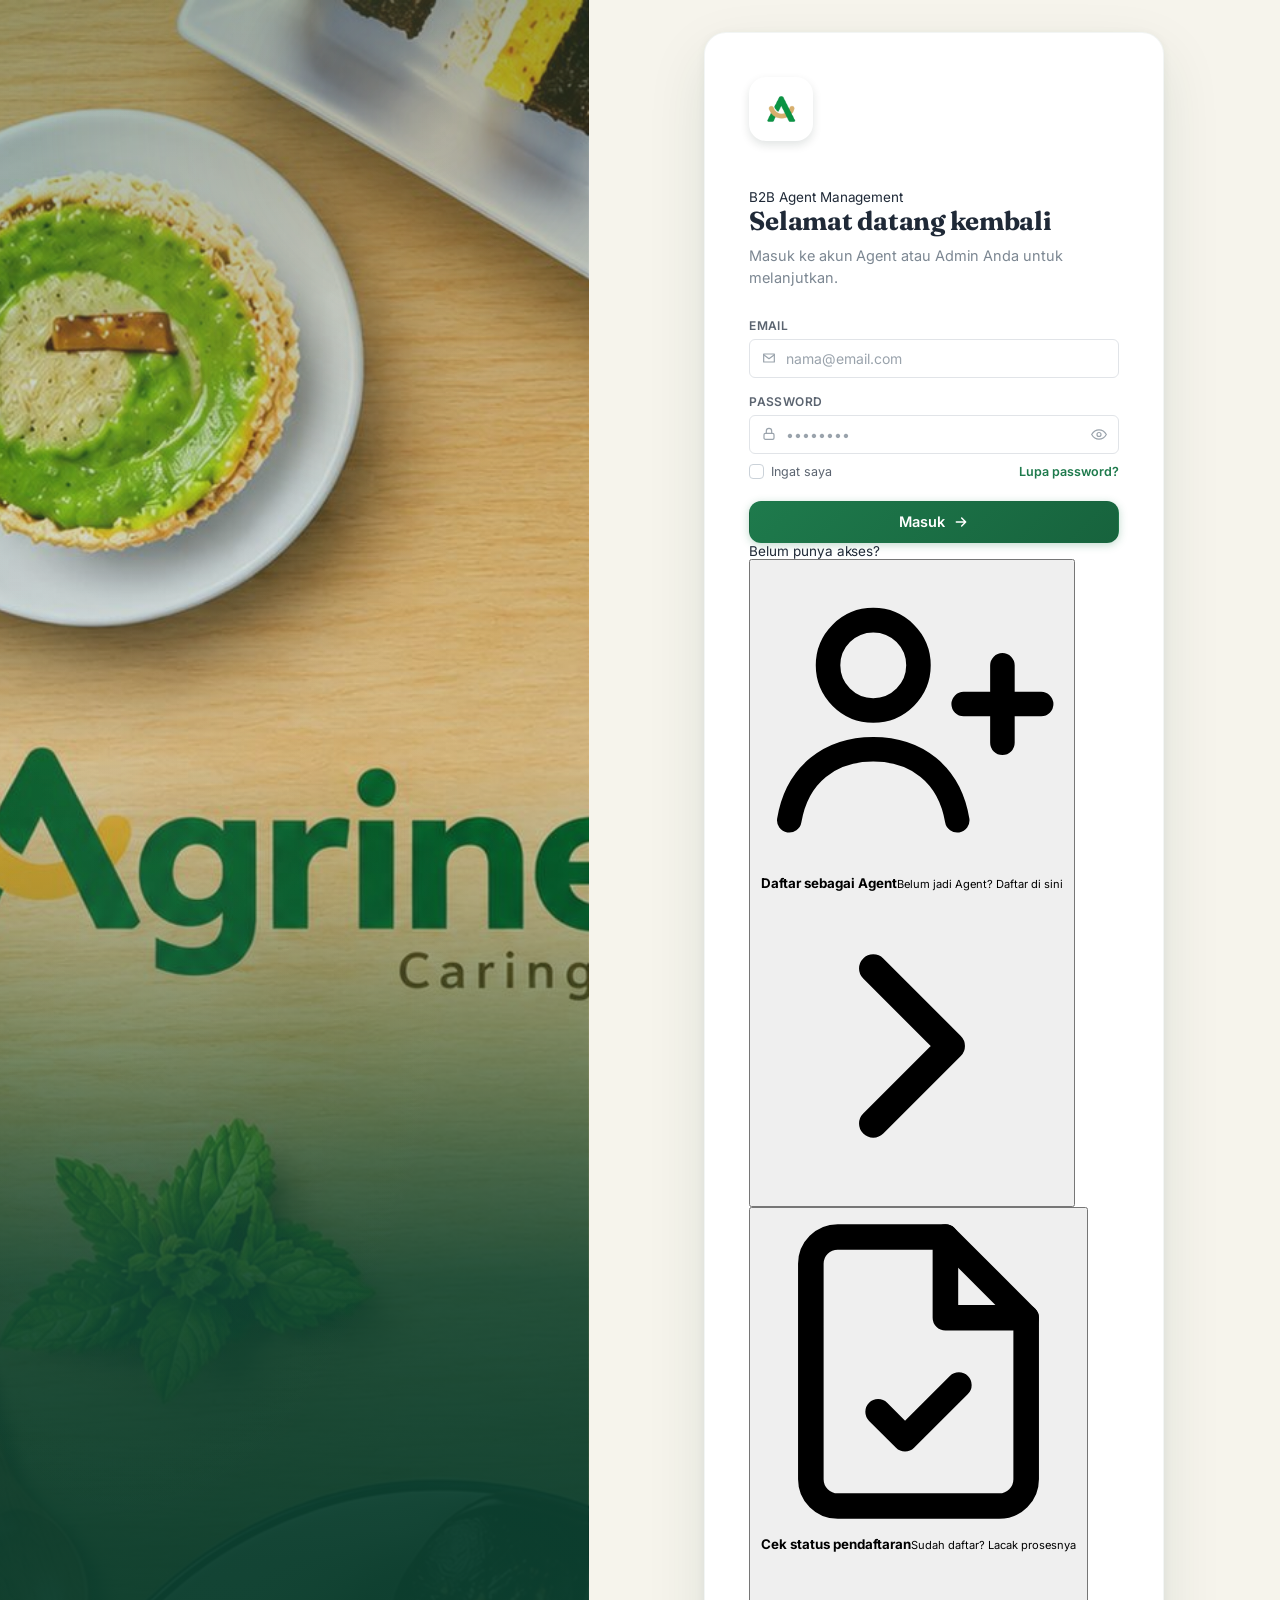
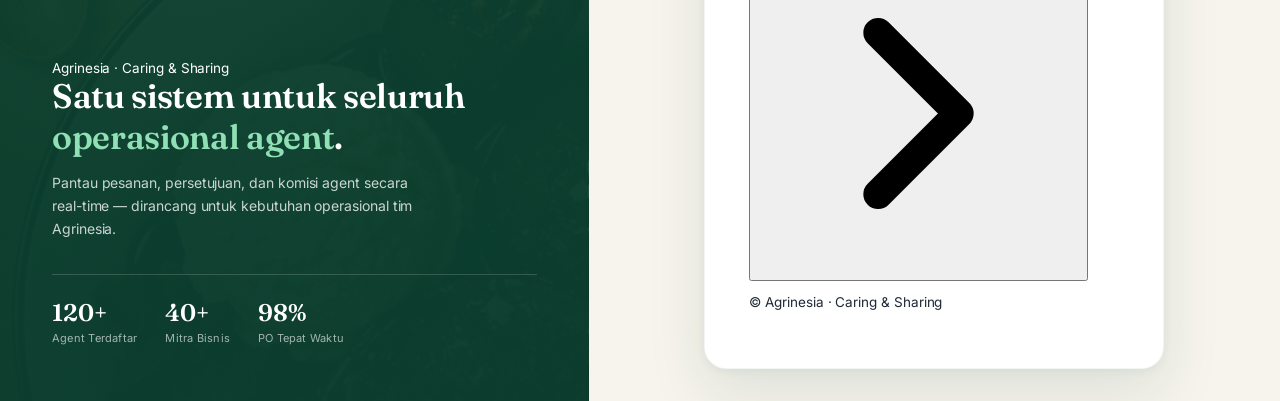
==== index.html @ 9d7a8896 "Update index.html" ====
<!DOCTYPE html>
<html>
<head>
  <meta charset="utf-8">
  <!-- BASE PATH otomatis: github.io/nama-repo/ -> "/nama-repo/", Vercel/domain sendiri -> "/".
       Juga memulihkan URL deep-link (/dashboard) yang dialihkan oleh 404.html saat refresh. -->
  <script>
    (function(){
      var b = '/';
      if(/\.github\.io$/.test(location.hostname)){ var s = location.pathname.split('/')[1]; if(s) b = '/' + s + '/'; }
      window.APP_BASE = b;
      if(location.search.indexOf('?/') === 0){
        var rest = location.search.slice(2).replace(/~and~/g, '&'), q = '', i = rest.indexOf('&');
        if(i > -1){ q = '?' + rest.slice(i + 1); rest = rest.slice(0, i); }
        try{ history.replaceState(null, '', b + rest + q + location.hash); }catch(e){}
      }
      document.write('<base href="' + b + '" target="_top">');
    })();
  </script>
  <!-- ===== KONFIGURASI MIGRASI (SATU-SATUNYA yang perlu diedit) =====
       Isi dengan URL Deployment "Web app" Apps Script (berakhiran /exec). -->
  <script>window.GAS_EXEC_URL = 'https://script.google.com/macros/s/AKfycbxRkiI9B1tSodXDnVRtnJkcqc5p-ztbiRlnMrvUMZPodGlNDrGGuFwlxMnskm2GI7vh/exec';</script>
  <!-- ===== PWA ===== -->
  <link rel="manifest" href="manifest.json?v=1791358000">
  <link rel="icon" type="image/png" href="icon-192.png">
  <link rel="apple-touch-icon" href="icon-192.png">
  <meta name="mobile-web-app-capable" content="yes">
  <meta name="apple-mobile-web-app-capable" content="yes">
  <meta name="apple-mobile-web-app-title" content="Agrinesia B2B">
  <meta name="apple-mobile-web-app-status-bar-style" content="black-translucent">
  <link rel="preconnect" href="https://script.google.com" crossorigin>
  <link rel="preconnect" href="https://script.googleusercontent.com" crossorigin>
  <title>Agrinesia B2B Agent Management</title>
  <!-- Icon <link> tag, manifest.json (PWA) DIHAPUS di versi GAS ini: Apps Script Web App
       di-render dalam iframe sandbox (script.googleusercontent.com), jadi <link rel="icon">
       biasa diabaikan Apps Script (favicon harus lewat setFaviconUrl() di doGet(), lihat
       Code.gs -> getFaviconUrl_()) dan manifest.json/"Add to Home Screen" PWA tidak berfungsi
       andal di konteks iframe ini — sama seperti Service Worker (lihat catatan di akhir
       file ini). -->
  <meta name="theme-color" content="#0B3D2E">
  <meta name="viewport" content="width=device-width, initial-scale=1, maximum-scale=1, user-scalable=no, viewport-fit=cover">

  <style>
    html,body{margin:0;}
    /* ===== FIX FOUC (Flash Of Unstyled Content) =====
       BUG NYATA yang dilaporkan user (video + screenshot): sesaat setelah app dibuka,
       sempat KELIHATAN halaman mentah tanpa styling sama sekali — background hitam/putih
       polos, SVG logo tampil sebagai kotak-kotak besar mentah (belum di-resize lewat CSS),
       teks tanpa warna/format. Ini muncul justru SEBAGAI AKIBAT dari fix performa
       sebelumnya: Stylesheet.html diubah dari XHR SINKRON (membekukan thread sampai CSS
       siap, tapi karena itu juga menjamin CSS SUDAH ada sebelum body sempat digambar) jadi
       fetch ASYNC (tidak membekukan thread — bagus untuk performa — tapi ada jeda singkat
       di mana body SUDAH ada di DOM namun CSS BELUM selesai di-apply, dan jeda itulah yang
       kelihatan sebagai "flash" konten mentah tsb).
       FIX: <body> disembunyikan (visibility:hidden, BUKAN display:none — supaya browser
       tetap sempat menghitung layout & tidak menunda hal lain) lewat rule inline SESINGKAT
       ini, SEBELUM apa pun lain di <head> dieksekusi. Begitu Stylesheet.html selesai
       di-apply (lihat loadStylesheetAsync_ di bawah), class ini dilepas lagi dari <html> dan
       body baru benar-benar terlihat — jadi user tidak pernah melihat versi tanpa-style,
       TANPA harus membekukan thread seperti sebelumnya. Ada juga fallback timeout (lihat
       script di bawah) supaya body tetap dimunculkan walau CSS gagal total dimuat, daripada
       user terjebak lihat layar kosong selamanya. */
    /* Rule ag-preload (sembunyikan body sampai CSS async selesai) DIHAPUS di versi GAS
       ini: karena Stylesheet.html sekarang disuntik server-side lewat include() SEBELUM
       HTML dikirim ke browser, CSS sudah pasti terpasang sebelum body sempat dirender
       sama sekali — FOUC guard manual jadi tidak diperlukan lagi. */
    /* ===== FIX FLASH LOGIN SAAT RELOAD =====
       Class ag-has-session diset SINKRON oleh script kecil tepat di bawah, SEBELUM body
       sempat diparse/dirender — berdasarkan token yang sudah ada di localStorage, TANPA
       menunggu JavaScript.html (10rb+ baris, dimuat ASYNC lewat fetch) selesai dijalankan.
       Tanpa gate ini, #loginScreen (default visible di Stylesheet.html, tidak ada
       display:none bawaan) sempat kelihatan dulu sesaat sebelum bootApp() di
       JavaScript.html akhirnya menyembunyikannya — itulah "flash" Login yang dilaporkan.
       !important dipakai karena appShell/loginScreen juga diatur lewat inline style oleh
       bootApp()/handleLogout() belakangan; begitu JavaScript.html jalan, class ini
       dilepas/dipasang ulang oleh handleLogin()/handleLogout() supaya kembali dikontrol
       JS seperti biasa. */
    html.ag-has-session #loginScreen{ display:none !important; }
    html.ag-has-session #appShell{ display:flex !important; }
    /* ===== FIX BUG NYATA ("sekilas kelihatan shell KOSONG/DEFAULT sebelum berubah ke
       tampilan yang benar" — video: avatar "?", judul "Dashboard" statis, topbar BUKAN
       gaya Agent, bottom-nav kosong, lalu sekejap kemudian berubah jadi tampilan Agent
       yang benar) =====
       AKAR MASALAH: rule ag-has-session di atas membuat #appShell langsung display:flex
       HANYA berdasarkan localStorage token ADA atau tidak — TANPA menunggu bootApp() di
       JavaScript.html (yang baru selesai di-fetch ASYNC beberapa saat kemudian) benar2
       mengisi avatar/nama/role asli, menjalankan applyAgentTopbarLayout_(), renderSidebar(),
       renderBottomNav(), dan showPage(). Akibatnya #appShell sempat kelihatan dengan ISI
       DEFAULT APA ADANYA dari markup statis index.html (avatar "?", title "Dashboard",
       topbar generik, bottom-nav kosong) selama jeda fetch+eksekusi JavaScript.html itu —
       itulah yang terlihat sebagai "menu/tampilan lain" berkedip sebelum tampilan asli
       muncul.
       FIX: shell-nya sendiri BOLEH tetap langsung tampil (mencegah flash ke Login screen,
       tujuan awal gate ini), tapi KONTENNYA (sidebar, topbar, main content, bottom nav)
       disembunyikan dulu (visibility:hidden, bukan display:none — supaya layout & ukuran
       tetap terhitung, tidak ada reflow/jeda tambahan saat akhirnya ditampilkan) sampai
       class 'ag-app-ready' dipasang oleh bootApp() SETELAH SEMUA pengisian konten selesai
       (lihat baris terakhir bootApp() di JavaScript.html). Body tetap boleh backgroundnya
       kelihatan (biar tidak terasa "blank"/patah), tapi konten shell yang isinya masih
       default/salah tidak pernah sempat ter-paint ke layar. */
    html.ag-has-session:not(.ag-app-ready) #appShell > *{ visibility:hidden; }
  </style>
  <script>
    // Cek session SINKRON, sebelum apa pun lain (termasuk fetch CSS) dimulai.
    (function(){
      try{
        if(localStorage.getItem('ag_token') && localStorage.getItem('ag_user')){
          document.documentElement.classList.add('ag-has-session');
        }
      }catch(e){}
    })();
  </script>
  <!-- ===== "Add to Home Screen" (Android/Chrome + iOS/Safari) =====
       Apps Script tidak bisa menyajikan manifest.json / service-worker.js sebagai
       file statis di scope yang tepat, jadi Chrome TIDAK akan memunculkan prompt
       "Install App" otomatis. Meta tag di bawah ini membuat hasil "Add to Home
       Screen" manual (dari menu ⋮ Chrome) tampil sebagai app fullscreen (tanpa
       address bar), dengan icon & warna status bar yang sesuai brand. -->
  <meta name="mobile-web-app-capable" content="yes">
  <meta name="apple-mobile-web-app-capable" content="yes">
  <meta name="apple-mobile-web-app-status-bar-style" content="black-translucent">
  <meta name="apple-mobile-web-app-title" content="B2B Agent">
  <meta name="theme-color" content="#0F4A38">
  <meta name="color-scheme" content="light dark">
  <!-- manifest.json & icon-192.png DIHAPUS dari <link> di sini: file ini sudah tidak
       ada lagi di project GAS (kita full pindah ke GAS, bukan hybrid lagi), jadi kalau
       tetap ditulis di sini browser cuma akan 404 diam-diam di console. Kalau nanti mau
       icon "Add to Home Screen" custom, upload PNG-nya ke Drive (public) dan pasang
       urlnya langsung di <link rel="apple-touch-icon" href="URL_DRIVE_DISINI">. -->

  <!-- ===== PERCEPAT LOADING: preconnect ke domain GAS lebih awal =====
       Dicontek dari app Stock Opname (yang lancar) — memangkas waktu DNS+TLS
       handshake ke domain backend SEBELUM request pertama (login) benar-benar
       ditembakkan, supaya request pertama itu tidak ikut menanggung biaya
       handshake dari nol. -->
  <link rel="preconnect" href="https://script.google.com" crossorigin>
  <link rel="dns-prefetch" href="https://script.google.com">
  <link rel="preconnect" href="https://script.googleusercontent.com" crossorigin>
  <link rel="dns-prefetch" href="https://script.googleusercontent.com">

  <!-- ===== BOOT SPLASH =====
       CSS ini SENGAJA ditaruh inline di <head> (bukan di Stylesheet.html) supaya aktif
       SEBELUM apa pun lain dimuat/di-fetch — inilah layar polos hijau gelap + ikon saja
       yang sempat kelihatan tiap app dibuka dari home screen sebelum halaman Login
       muncul. Sekarang diganti gambar splash yang sudah didesain (splash-screen.png).
       CATATAN: upload file splash-screen.png ke repo GitHub Pages yang sama (folder
       yang sama dengan index.html) — nama file harus persis "splash-screen.png". -->
  <style>
    /* ===== SPLASH CUSTOM (splash-screen.png) — SENGAJA DIMATIKAN =====
       Atas permintaan: splash custom HTML ini sekarang tidak pernah ditampilkan sama
       sekali (display:none permanen, di semua ukuran layar). Yang tampil ke user sekarang
       CUMA splash NATIVE bawaan Android/Chrome (dibangun otomatis dari "icon-512.png" +
       "background_color" di manifest.json) — lihat komentar di manifest.json untuk
       instruksi bikin splash native itu semirip mungkin dengan desain modern kita.
       Div #bootSplash & script pendukungnya di JavaScript.html SENGAJA tidak dihapus
       (biar gampang diaktifkan lagi nanti kalau berubah pikiran) — cukup di-hide di sini. */
    #bootSplash{ display:none !important; }
  </style>
  <!-- Sebelumnya ada mekanisme document.write untuk menulis #bootSplash sedini mungkin
       (supaya nyambung mulus dengan splash native) — sudah tidak relevan lagi sekarang
       karena splash custom-nya di-hide total lewat CSS di atas, jadi bagian itu dilepas. -->
  <script>
    // window.__bootSplashStartTs & document.write div di bawah ini DIBIARKAN ada
    // (walau #bootSplash sekarang di-hide via CSS) supaya kode di JavaScript.html yang
    // mereferensikannya tidak perlu diubah — cukup aman dipanggil meski elemennya
    // tersembunyi. Gampang diaktifkan lagi nanti kalau berubah pikiran.
    window.__bootSplashStartTs = Date.now();
    document.write('<div id="bootSplash"></div>');
  </script>
  <script>
    // Terapkan preferensi Dark Mode SEBELUM CSS/HTML lain dirender, supaya halaman
    // tidak "kedip" terang lalu berubah gelap saat baru dibuka/refresh.
    (function(){
      try{
        if(localStorage.getItem('ag_theme') === 'dark'){
          document.documentElement.setAttribute('data-theme', 'dark');
        }
      }catch(e){}
    })();

    // GAS_EXEC_URL/SO_APP_URL/SO_WEBAPP_URL DIHAPUS: itu cuma dibutuhkan supaya
    // api-bridge.js tahu ke mana harus fetch() saat halaman ini di-hosting di luar
    // domain script.google.com (GitHub Pages). Sekarang halaman ini DI-SERVE
    // LANGSUNG oleh Apps Script sendiri (doGet), jadi google.script.run di
    // JavaScript.html otomatis tersambung ke backend yang sama tanpa perlu URL apa pun.
  </script>

  <!-- Stylesheet.html disuntik langsung oleh Apps Script templating di sini (bukan
       fetch manual lagi seperti versi GitHub Pages) — jadi CSS sudah terpasang
       sebelum body dirender, tidak perlu loader/FOUC-guard/cache-buster apa pun lagi. -->
  <link rel="stylesheet" href="css/style.css?v=1791358000">

</head>
<body>

  <!-- #bootSplash sudah ditulis lebih awal lewat document.write() di <head> (lihat
       komentar di sana) — supaya tidak ada jeda kosong sebelum splash custom muncul.
       Sengaja TIDAK ditulis ulang di sini supaya tidak dobel. -->

  <!-- ===================== LOGIN SCREEN ===================== -->
  <div id="loginScreen" class="login-screen">

    <div class="login-visual">
      <div class="login-visual-copy">
        <span class="login-visual-kicker">Agrinesia &middot; Caring &amp; Sharing</span>
        <h2 class="login-visual-title">Satu sistem untuk seluruh <em>operasional agent</em>.</h2>
        <p class="login-visual-desc">Pantau pesanan, persetujuan, dan komisi agent secara real-time &mdash; dirancang untuk kebutuhan operasional tim Agrinesia.</p>
        <div class="login-visual-stats">
          <div>
            <div class="login-visual-stat-num">120+</div>
            <div class="login-visual-stat-label">Agent Terdaftar</div>
          </div>
          <div>
            <div class="login-visual-stat-num">40+</div>
            <div class="login-visual-stat-label">Mitra Bisnis</div>
          </div>
          <div>
            <div class="login-visual-stat-num">98%</div>
            <div class="login-visual-stat-label">PO Tepat Waktu</div>
          </div>
        </div>
      </div>
    </div>

    <div class="login-form-side">
      <div class="login-card">
        <div class="login-logo">
          <span class="logo-mark">
            <img class="brand-mark-img" id="loginLogoImg" alt="Agrinesia">
          </span>
        </div>

        <div class="login-head">
          <span class="login-eyebrow">B2B Agent Management</span>
          <h1 class="login-heading">Selamat datang kembali</h1>
          <p class="login-subheading">Masuk ke akun Agent atau Admin Anda untuk melanjutkan.</p>
        </div>

        <form id="loginForm" onsubmit="handleLogin();return false;">
          <div class="form-group">
            <label for="loginEmail">Email</label>
            <div class="input-with-icon">
              <svg class="field-icon" viewBox="0 0 24 24" fill="none" stroke="currentColor" stroke-width="1.8" stroke-linecap="round" stroke-linejoin="round"><path d="M4 4h16v16H4z" opacity="0"/><path d="M4 6h16v12H4z"/><path d="m4 7 8 6 8-6"/></svg>
              <input type="email" id="loginEmail" placeholder="nama@email.com" autocomplete="username">
            </div>
          </div>
          <div class="form-group">
            <label for="loginPassword">Password</label>
            <div class="input-with-icon">
              <svg class="field-icon" viewBox="0 0 24 24" fill="none" stroke="currentColor" stroke-width="1.8" stroke-linecap="round" stroke-linejoin="round"><rect x="4.5" y="11" width="15" height="9" rx="2"/><path d="M8 11V7.5a4 4 0 0 1 8 0V11"/></svg>
              <input type="password" id="loginPassword" placeholder="••••••••" autocomplete="current-password">
              <button type="button" class="pw-toggle-btn" onclick="togglePasswordVisibility_('loginPassword', this)" tabindex="-1" aria-label="Tampilkan password">
                <svg class="eye-on" viewBox="0 0 24 24" fill="none" stroke="currentColor" stroke-width="1.8" stroke-linecap="round" stroke-linejoin="round"><path d="M1 12s4-7 11-7 11 7 11 7-4 7-11 7-11-7-11-7Z"/><circle cx="12" cy="12" r="3"/></svg>
                <svg class="eye-off" viewBox="0 0 24 24" fill="none" stroke="currentColor" stroke-width="1.8" stroke-linecap="round" stroke-linejoin="round"><path d="M17.94 17.94A10.94 10.94 0 0 1 12 19c-7 0-11-7-11-7a21.4 21.4 0 0 1 5.06-5.94M9.9 4.24A9.12 9.12 0 0 1 12 4c7 0 11 7 11 7a21.5 21.5 0 0 1-2.16 3.19M14.12 14.12a3 3 0 1 1-4.24-4.24"/><path d="M1 1l22 22"/></svg>
              </button>
            </div>
          </div>
          <div class="login-row-between">
            <label class="remember-check">
              <input type="checkbox" id="loginRemember">
              <span>Ingat saya</span>
            </label>
            <button type="button" class="login-forgot-link" onclick="showToast('Silakan hubungi Admin untuk reset password.', 'info')">Lupa password?</button>
          </div>
          <div id="loginError" class="form-error" style="display:none;"></div>
          <button id="loginBtn" type="submit" class="btn btn-primary btn-block login-submit-btn">
            <span>Masuk</span>
            <svg viewBox="0 0 24 24" fill="none" stroke="currentColor" stroke-width="2.2" stroke-linecap="round" stroke-linejoin="round"><path d="M5 12h14M13 6l6 6-6 6"/></svg>
          </button>
        </form>

        <div class="login-sep"><span>Belum punya akses?</span></div>

        <div class="login-links">
          <button type="button" class="login-link-card" onclick="openRegChoiceModal();return false;">
            <span class="llc-ic"><svg viewBox="0 0 24 24" fill="none" stroke="currentColor" stroke-width="1.9" stroke-linecap="round" stroke-linejoin="round"><circle cx="9" cy="8" r="3.5"/><path d="M2.5 20c.6-3.6 3.2-5.5 6.5-5.5s5.9 1.9 6.5 5.5"/><path d="M19 8v6M16 11h6"/></svg></span>
            <span class="llc-tx"><b>Daftar sebagai Agent</b><small>Belum jadi Agent? Daftar di sini</small></span>
            <svg class="llc-arrow" viewBox="0 0 24 24" fill="none" stroke="currentColor" stroke-width="2.2" stroke-linecap="round" stroke-linejoin="round"><path d="m9 6 6 6-6 6"/></svg>
          </button>
          <button type="button" class="login-link-card" onclick="openCsChoiceModal();return false;">
            <span class="llc-ic"><svg viewBox="0 0 24 24" fill="none" stroke="currentColor" stroke-width="1.9" stroke-linecap="round" stroke-linejoin="round"><path d="M14 2H6a2 2 0 0 0-2 2v16a2 2 0 0 0 2 2h12a2 2 0 0 0 2-2V8z"/><path d="M14 2v6h6"/><path d="m9 15 2 2 4-4"/></svg></span>
            <span class="llc-tx"><b>Cek status pendaftaran</b><small>Sudah daftar? Lacak prosesnya</small></span>
            <svg class="llc-arrow" viewBox="0 0 24 24" fill="none" stroke="currentColor" stroke-width="2.2" stroke-linecap="round" stroke-linejoin="round"><path d="m9 6 6 6-6 6"/></svg>
          </button>
        </div>

        <p class="login-foot">&copy; Agrinesia &middot; Caring &amp; Sharing</p>
      </div>
    </div>
  </div>

  <!-- ===================== AGENT REGISTRATION MODAL ===================== -->
  <div id="registerModal" class="reg-overlay">
    <div class="reg-card">

      <div class="reg-hero">
        <div class="reg-hero-top">
          <div>
            <span class="reg-hero-badge">
              <svg viewBox="0 0 24 24" fill="none" stroke="currentColor" stroke-width="2" stroke-linecap="round" stroke-linejoin="round" width="12" height="12"><path d="M12 22c4.97 0 9-4.03 9-9-4.97 0-9 4.03-9 9Z"/><path d="M12 22C7.03 22 3 17.97 3 13c4.97 0 9 4.03 9 9Z"/><path d="M12 13V2"/></svg>
              Gabung Agrinesia
            </span>
            <h2 class="reg-hero-title">Registrasi Agent B2B</h2>
            <p class="reg-hero-sub">Lengkapi data diri &amp; dokumen Anda untuk mulai berjualan bersama Agrinesia.</p>
          </div>
          <button class="reg-close" onclick="closeRegisterModal()">
            <svg viewBox="0 0 24 24" fill="none" stroke="currentColor" stroke-width="2.4" stroke-linecap="round"><path d="M18 6 6 18M6 6l12 12"/></svg>
          </button>
        </div>
      </div>

     <div class="reg-card-scroll">

      <div class="reg-body">
        <div class="reg-section-title"><span class="reg-section-num">1</span> Data Diri</div>
        <div class="form-group"><label>Nama Lengkap sesuai KTP<span class="required-mark">*</span></label><input id="regFullName" type="text" placeholder="Nama sesuai KTP" oninput="updateRegFormState_()"></div>
        <div class="field-row-2">
          <div class="form-group">
            <label>Email<span class="required-mark">*</span></label>
            <div class="input-with-icon">
              <svg class="field-icon" viewBox="0 0 24 24" fill="none" stroke="currentColor" stroke-width="1.8" stroke-linecap="round" stroke-linejoin="round"><path d="M4 6h16v12H4z"/><path d="m4 7 8 6 8-6"/></svg>
              <input id="regEmail" type="email" placeholder="nama@email.com" oninput="updateRegFormState_()">
            </div>
          </div>
          <div class="form-group">
            <label>No. Telepon / WhatsApp<span class="required-mark">*</span></label>
            <div class="input-with-icon">
              <svg class="field-icon" viewBox="0 0 24 24" fill="none" stroke="currentColor" stroke-width="1.8" stroke-linecap="round" stroke-linejoin="round"><path d="M22 16.92v3a2 2 0 0 1-2.18 2 19.79 19.79 0 0 1-8.63-3.07 19.5 19.5 0 0 1-6-6 19.79 19.79 0 0 1-3.07-8.67A2 2 0 0 1 4.11 2h3a2 2 0 0 1 2 1.72c.127.96.362 1.903.7 2.81a2 2 0 0 1-.45 2.11L8.09 9.91a16 16 0 0 0 6 6l1.27-1.27a2 2 0 0 1 2.11-.45c.907.338 1.85.573 2.81.7A2 2 0 0 1 22 16.92z"/></svg>
              <input id="regPhone" type="text" inputmode="numeric" maxlength="15" placeholder="08xxxxxxxxxx" oninput="this.value=this.value.replace(/[^0-9]/g,'').slice(0,15);updateRegFormState_();">
            </div>
          </div>
        </div>
        <div class="form-group">
          <label>Nomor KTP<span class="required-mark">*</span></label>
          <div class="input-with-icon">
            <svg class="field-icon" viewBox="0 0 24 24" fill="none" stroke="currentColor" stroke-width="1.8" stroke-linecap="round" stroke-linejoin="round"><rect x="2.5" y="5" width="19" height="14" rx="2.4"/><circle cx="8" cy="12" r="2.1"/><path d="M13 10h6M13 14h4"/></svg>
            <input id="regKTPNumber" type="text" inputmode="numeric" maxlength="16" placeholder="16 digit NIK" oninput="this.value=this.value.replace(/[^0-9]/g,'').slice(0,16);updateKTPHint_();updateRegFormState_();">
          </div>
          <div class="field-hint" id="regKTPHint">0/16 digit</div>
        </div>
        <div class="form-group"><label>Alamat sesuai KTP<span class="required-mark">*</span></label><textarea id="regAddress" rows="2" placeholder="Alamat lengkap" oninput="updateRegFormState_()"></textarea></div>
        <div class="form-group">
          <label>Area Pendaftaran<span class="required-mark">*</span></label>
          <div class="input-with-icon">
            <svg class="field-icon" viewBox="0 0 24 24" fill="none" stroke="currentColor" stroke-width="1.8" stroke-linecap="round" stroke-linejoin="round"><path d="M20 10c0 6-8 12-8 12s-8-6-8-12a8 8 0 0 1 16 0Z"/><circle cx="12" cy="10" r="3"/></svg>
            <select id="regArea" onchange="updateRegFormState_()">
              <option value="">Memuat daftar area...</option>
            </select>
          </div>
          <div class="field-hint">Area asal Anda mendaftar — untuk keperluan pemantauan internal, tidak membatasi Area Pemesanan.</div>
        </div>

        <div class="reg-section-title"><span class="reg-section-num">2</span> <span>Upload Dokumen<span class="required-mark">*</span></span></div>
        <div class="doc-grid" id="regDocGrid">
          <!-- doc tiles injected by initRegisterDocTiles() -->
        </div>

        <div id="regError" class="form-error" style="display:none;"></div>
      </div>

      <div class="reg-footer">
        <button class="btn btn-ghost" onclick="closeRegisterModal()">Batal</button>
        <button class="btn btn-primary" id="regSubmitBtn" onclick="submitAgentRegistration()" disabled>Kirim Registrasi</button>
      </div>
     </div>
    </div>
  </div>

  <!-- ===================== INTERNAL AGRINESIA REGISTRATION MODAL ===================== -->
  <div id="intRegisterModal" class="reg-overlay">
    <div class="reg-card">
      <div class="reg-hero">
        <div class="reg-hero-top">
          <div>
            <span class="reg-hero-badge">Gabung Agrinesia</span>
            <h2 class="reg-hero-title">Registrasi Internal Agrinesia</h2>
            <p class="reg-hero-sub">Khusus karyawan Agrinesia. Lengkapi data diri &amp; upload ID Card Karyawan Anda.</p>
          </div>
          <button class="reg-close" onclick="closeInternalRegisterModal()">
            <svg viewBox="0 0 24 24" fill="none" stroke="currentColor" stroke-width="2.4" stroke-linecap="round"><path d="M18 6 6 18M6 6l12 12"/></svg>
          </button>
        </div>
      </div>
      <div class="reg-card-scroll">
        <div class="reg-body">
          <div class="reg-section-title"><span class="reg-section-num">1</span> Data Karyawan</div>
          <div class="form-group"><label>Nama Lengkap<span class="required-mark">*</span></label><input id="intFullName" type="text" placeholder="Nama lengkap karyawan" oninput="updateIntRegFormState_()"></div>
          <div class="field-row-2">
            <div class="form-group"><label>NIK Karyawan<span class="required-mark">*</span></label><input id="intNik" type="text" inputmode="numeric" maxlength="10" placeholder="10 digit angka" oninput="this.value=this.value.replace(/[^0-9]/g,'').slice(0,10);document.getElementById('intNikHint').textContent=this.value.length+'/10 digit';updateIntRegFormState_()"><div class="field-hint" id="intNikHint">0/10 digit</div></div>
            <div class="form-group"><label>Departemen / Divisi<span class="required-mark">*</span></label><select id="intDept" onchange="updateIntRegFormState_()"><option value="">Memuat daftar departemen...</option></select></div>
          </div>
          <div class="field-row-2">
            <div class="form-group"><label>Email<span class="required-mark">*</span></label><input id="intEmail" type="email" placeholder="nama@email.com" oninput="updateIntRegFormState_()"></div>
            <div class="form-group"><label>No. Telepon / WhatsApp<span class="required-mark">*</span></label><input id="intPhone" type="text" inputmode="numeric" maxlength="15" placeholder="08xxxxxxxxxx" oninput="this.value=this.value.replace(/[^0-9]/g,'').slice(0,15);updateIntRegFormState_();"></div>
          </div>
          <div class="form-group"><label>Alamat Karyawan<span class="required-mark">*</span></label><textarea id="intAddress" rows="2" placeholder="Alamat lengkap" oninput="updateIntRegFormState_()"></textarea></div>
          <div class="form-group">
            <label>Site<span class="required-mark">*</span></label>
            <select id="intSite" onchange="updateIntRegFormState_()"><option value="">Memuat daftar site...</option></select>
            <div class="field-hint">Site/lokasi kerja Anda. Dipakai untuk alamat pada Surat Penawaran &amp; MOU.</div>
          </div>
          <div class="reg-section-title"><span class="reg-section-num">2</span> <span>Upload ID Card Karyawan<span class="required-mark">*</span></span></div>
          <div class="doc-grid" id="intDocGrid"></div>
          <div id="intRegError" class="form-error" style="display:none;"></div>
        </div>
        <div class="reg-footer">
          <button class="btn btn-ghost" onclick="closeInternalRegisterModal()">Batal</button>
          <button class="btn btn-primary" id="intRegSubmitBtn" onclick="submitInternalRegistration()" disabled>Kirim Registrasi</button>
        </div>
      </div>
    </div>
  </div>

  <!-- ===================== REGISTRATION SUBMIT SPLASH ===================== -->
  <!-- Ditampilkan selama submitAgentRegistration() memproses (upload dokumen + simpan
       data ke backend), supaya user tidak melihat layar diam saat proses berjalan. -->
  <div id="regSubmitOverlay" class="reg-submit-overlay">
    <div class="reg-submit-card">
      <div class="reg-submit-logo">
        <img class="brand-mark-img" id="regSubmitLogoImg" alt="Agrinesia">
      </div>
      <div class="reg-submit-text">Mengirim registrasi<span class="reg-submit-dot">.</span><span class="reg-submit-dot">.</span><span class="reg-submit-dot">.</span></div>
      <div class="reg-submit-sub">Mengunggah dokumen &amp; menyimpan data Anda</div>
    </div>
  </div>

  <!-- ===================== REGISTRATION SUCCESS POPUP ===================== -->
  <div id="regSuccessOverlay" class="success-overlay">
    <div class="success-card">
      <div class="success-check">
        <svg viewBox="0 0 24 24" fill="none" stroke="currentColor" stroke-width="2.6" stroke-linecap="round" stroke-linejoin="round"><path d="M20 6 9 17l-5-5"/></svg>
      </div>
      <h3 class="success-title">Registrasi Terkirim!</h3>
      <p class="success-message" id="regSuccessMessage">Terima kasih, data Anda sudah kami terima dan sedang direview oleh tim kami.</p>
      <button class="btn btn-primary" onclick="closeRegisterSuccess()">Oke, Mengerti</button>
    </div>
  </div>

  <!-- ===================== CEK STATUS PENDAFTARAN (tanpa login) ===================== -->
  <!-- Agent yang belum di-APPROVE tidak punya akun login sama sekali, jadi kalau registrasinya
       DITOLAK, satu-satunya jalan resmi untuk memperbaiki dokumen & ajukan ulang adalah lewat
       sini — verifikasi identitas pakai Email + Nomor KTP (bukan token/login), lalu tampilkan
       status + dokumen yang bisa diganti kalau REJECTED. Logic & rendering ada di JavaScript.html
       (openCheckStatusModal / renderCheckStatusResult_ dst). -->
  <div id="checkStatusModal" class="reg-overlay">
    <div class="reg-card" style="max-width:480px;">
      <div class="reg-hero">
        <div class="reg-hero-top">
          <div>
            <span class="reg-hero-badge">
              <svg viewBox="0 0 24 24" fill="none" stroke="currentColor" stroke-width="2" stroke-linecap="round" stroke-linejoin="round" width="12" height="12"><circle cx="12" cy="12" r="9"/><path d="M12 8v4l3 2"/></svg>
              Cek Status
            </span>
            <h2 class="reg-hero-title" id="csHeroTitle">Status Pendaftaran Agent</h2>
            <p class="reg-hero-sub" id="csHeroSub">Masukkan Email &amp; Nomor KTP yang Anda pakai saat mendaftar.</p>
          </div>
          <button class="reg-close" onclick="closeCheckStatusModal()">
            <svg viewBox="0 0 24 24" fill="none" stroke="currentColor" stroke-width="2.4" stroke-linecap="round"><path d="M18 6 6 18M6 6l12 12"/></svg>
          </button>
        </div>
      </div>
      <div class="reg-card-scroll">
        <div class="reg-body" id="checkStatusBody">
          <div class="form-group">
            <label>Email<span class="required-mark">*</span></label>
            <input id="csEmail" type="email" placeholder="nama@email.com">
          </div>
          <div class="form-group">
            <label id="csKTPLabel">Nomor KTP<span class="required-mark">*</span></label>
            <input id="csKTP" type="text" placeholder="16 digit Nomor KTP">
          </div>
          <div id="csError" class="form-error" style="display:none;"></div>
        </div>
      </div>
      <div class="reg-footer">
        <button class="btn btn-ghost" onclick="closeCheckStatusModal()">Tutup</button>
        <button class="btn btn-primary" id="csSubmitBtn" onclick="submitCheckStatus_()">Cek Status</button>
      </div>
    </div>
  </div>

<!-- =====================================================================
     TAMBAHAN INDEX.HTML — EMPLOYEE BENEFIT (Tahap 2)
     Tempel SELURUH blok ini TEPAT SEBELUM baris "APP SHELL"
     (yaitu setelah penutup modal #checkStatusModal yang sudah ada).
     Tidak ada satupun elemen lama yang diubah — ini murni tambahan baru.
     ===================================================================== -->

<!-- ===================== PILIH JENIS PENDAFTARAN ===================== -->
<!-- Dibuka dari link "Daftar di sini" di login screen (ganti onclick-nya, lihat
     PATCH_LOGIN_SCREEN di bawah). Menampilkan 2 pilihan: Agent B2B / Employee Benefit. -->
<div id="regChoiceModal" class="reg-overlay">
  <div class="reg-card" style="max-width:820px;">
    <div class="reg-hero">
      <div class="reg-hero-top">
        <div>
          <span class="reg-hero-badge">
            <svg viewBox="0 0 24 24" fill="none" stroke="currentColor" stroke-width="2" stroke-linecap="round" stroke-linejoin="round" width="12" height="12"><path d="M12 22c4.97 0 9-4.03 9-9-4.97 0-9 4.03-9 9Z"/><path d="M12 22C7.03 22 3 17.97 3 13c4.97 0 9 4.03 9 9Z"/><path d="M12 13V2"/></svg>
            Gabung Agrinesia
          </span>
          <h2 class="reg-hero-title">Daftar Sebagai...</h2>
          <p class="reg-hero-sub">Pilih jenis pendaftaran yang sesuai dengan kebutuhan Anda.</p>
        </div>
        <button class="reg-close" onclick="closeRegChoiceModal()">
          <svg viewBox="0 0 24 24" fill="none" stroke="currentColor" stroke-width="2.4" stroke-linecap="round"><path d="M18 6 6 18M6 6l12 12"/></svg>
        </button>
      </div>
    </div>
    <div class="reg-card-scroll">
      <div class="reg-body" style="padding-top:20px;">
        <div class="reg-choice-grid reg-choice-grid--3">
          <button type="button" class="reg-choice-card reg-choice-card--green" onclick="closeRegChoiceModal();openRegisterModal();">
            <span class="reg-choice-icon">
              <svg width="22" height="22" viewBox="0 0 24 24" fill="none" stroke="currentColor" stroke-width="1.8" stroke-linecap="round" stroke-linejoin="round"><path d="M16 21v-2a4 4 0 0 0-4-4H6a4 4 0 0 0-4 4v2"/><circle cx="9" cy="7" r="4"/><path d="M22 21v-2a4 4 0 0 0-3-3.87"/><path d="M16 3.13a4 4 0 0 1 0 7.75"/></svg>
            </span>
            <span class="reg-choice-title">Agent B2B</span>
            <span class="reg-choice-desc">Daftar sebagai mitra penjual produk Agrinesia (PO, komisi, katalog).</span>
            <span class="reg-choice-arrow">
              <svg width="18" height="18" viewBox="0 0 24 24" fill="none" stroke="currentColor" stroke-width="2.2" stroke-linecap="round" stroke-linejoin="round"><path d="M5 12h14M13 6l6 6-6 6"/></svg>
            </span>
          </button>
          <button type="button" class="reg-choice-card reg-choice-card--blue" onclick="closeRegChoiceModal();openEbRegisterModal();">
            <span class="reg-choice-icon">
              <svg width="22" height="22" viewBox="0 0 24 24" fill="none" stroke="currentColor" stroke-width="1.8" stroke-linecap="round" stroke-linejoin="round"><rect x="2" y="7" width="20" height="14" rx="2"/><path d="M16 21V5a2 2 0 0 0-2-2h-4a2 2 0 0 0-2 2v16"/></svg>
            </span>
            <span class="reg-choice-title">Employee Benefit</span>
            <span class="reg-choice-desc">Daftar sebagai karyawan perusahaan mitra untuk menikmati potongan belanja.</span>
            <span class="reg-choice-arrow">
              <svg width="18" height="18" viewBox="0 0 24 24" fill="none" stroke="currentColor" stroke-width="2.2" stroke-linecap="round" stroke-linejoin="round"><path d="M5 12h14M13 6l6 6-6 6"/></svg>
            </span>
          </button>
          <button type="button" class="reg-choice-card reg-choice-card--amber" onclick="closeRegChoiceModal();openInternalRegisterModal();">
            <span class="reg-choice-icon"><svg width="22" height="22" viewBox="0 0 24 24" fill="none" stroke="currentColor" stroke-width="1.8" stroke-linecap="round" stroke-linejoin="round"><path d="M3 21h18"/><path d="M5 21V7l7-4 7 4v14"/><path d="M9 9h1M14 9h1M9 13h1M14 13h1M10 21v-4h4v4"/></svg></span>
            <span class="reg-choice-title">Internal Agrinesia</span>
            <span class="reg-choice-desc">Daftar sebagai karyawan Agrinesia (PO, komisi via payroll, katalog).</span>
            <span class="reg-choice-arrow"><svg width="18" height="18" viewBox="0 0 24 24" fill="none" stroke="currentColor" stroke-width="2.2" stroke-linecap="round" stroke-linejoin="round"><path d="M5 12h14M13 6l6 6-6 6"/></svg></span>
          </button>
        </div>
      </div>
    </div>
  </div>
</div>

<!-- ===================== PILIH JENIS CEK STATUS ===================== -->
<div id="csChoiceModal" class="reg-overlay">
  <div class="reg-card" style="max-width:820px;">
    <div class="reg-hero">
      <div class="reg-hero-top">
        <div>
          <span class="reg-hero-badge">
            <svg viewBox="0 0 24 24" fill="none" stroke="currentColor" stroke-width="2" stroke-linecap="round" stroke-linejoin="round" width="12" height="12"><circle cx="12" cy="12" r="9"/><path d="M12 8v4l3 2"/></svg>
            Cek Status
          </span>
          <h2 class="reg-hero-title">Cek Status Pendaftaran</h2>
          <p class="reg-hero-sub">Pilih jenis pendaftaran yang ingin Anda cek statusnya.</p>
        </div>
        <button class="reg-close" onclick="closeCsChoiceModal()">
          <svg viewBox="0 0 24 24" fill="none" stroke="currentColor" stroke-width="2.4" stroke-linecap="round"><path d="M18 6 6 18M6 6l12 12"/></svg>
        </button>
      </div>
    </div>
    <div class="reg-card-scroll">
      <div class="reg-body" style="padding-top:20px;">
        <div class="reg-choice-grid reg-choice-grid--3">
          <button type="button" class="reg-choice-card reg-choice-card--green" onclick="closeCsChoiceModal();openCheckStatusModal();">
            <span class="reg-choice-icon">
              <svg width="22" height="22" viewBox="0 0 24 24" fill="none" stroke="currentColor" stroke-width="1.8" stroke-linecap="round" stroke-linejoin="round"><path d="M16 21v-2a4 4 0 0 0-4-4H6a4 4 0 0 0-4 4v2"/><circle cx="9" cy="7" r="4"/><path d="M22 21v-2a4 4 0 0 0-3-3.87"/><path d="M16 3.13a4 4 0 0 1 0 7.75"/></svg>
            </span>
            <span class="reg-choice-title">Agent B2B</span>
            <span class="reg-choice-desc">Cek status pendaftaran Agent memakai Email &amp; Nomor KTP.</span>
            <span class="reg-choice-arrow">
              <svg width="18" height="18" viewBox="0 0 24 24" fill="none" stroke="currentColor" stroke-width="2.2" stroke-linecap="round" stroke-linejoin="round"><path d="M5 12h14M13 6l6 6-6 6"/></svg>
            </span>
          </button>
          <button type="button" class="reg-choice-card reg-choice-card--blue" onclick="closeCsChoiceModal();openEbCheckStatusModal();">
            <span class="reg-choice-icon">
              <svg width="22" height="22" viewBox="0 0 24 24" fill="none" stroke="currentColor" stroke-width="1.8" stroke-linecap="round" stroke-linejoin="round"><rect x="2" y="7" width="20" height="14" rx="2"/><path d="M16 21V5a2 2 0 0 0-2-2h-4a2 2 0 0 0-2 2v16"/></svg>
            </span>
            <span class="reg-choice-title">Employee Benefit</span>
            <span class="reg-choice-desc">Cek status pendaftaran Employee Benefit cukup pakai Nomor ID Card.</span>
            <span class="reg-choice-arrow">
              <svg width="18" height="18" viewBox="0 0 24 24" fill="none" stroke="currentColor" stroke-width="2.2" stroke-linecap="round" stroke-linejoin="round"><path d="M5 12h14M13 6l6 6-6 6"/></svg>
            </span>
          </button>
          <button type="button" class="reg-choice-card reg-choice-card--amber" onclick="closeCsChoiceModal();openIntCheckStatusModal();">
            <span class="reg-choice-icon"><svg width="22" height="22" viewBox="0 0 24 24" fill="none" stroke="currentColor" stroke-width="1.8" stroke-linecap="round" stroke-linejoin="round"><path d="M3 21h18"/><path d="M5 21V7l7-4 7 4v14"/><path d="M9 9h1M14 9h1M9 13h1M14 13h1M10 21v-4h4v4"/></svg></span>
            <span class="reg-choice-title">Internal Agrinesia</span>
            <span class="reg-choice-desc">Cek status pendaftaran Internal Agrinesia memakai Email &amp; NIK Karyawan (10 digit).</span>
            <span class="reg-choice-arrow"><svg width="18" height="18" viewBox="0 0 24 24" fill="none" stroke="currentColor" stroke-width="2.2" stroke-linecap="round" stroke-linejoin="round"><path d="M5 12h14M13 6l6 6-6 6"/></svg></span>
          </button>
        </div>
      </div>
    </div>
  </div>
</div>

<!-- ===================== EMPLOYEE BENEFIT REGISTRATION MODAL ===================== -->
<div id="ebRegisterModal" class="reg-overlay">
  <div class="reg-card">
    <div class="reg-hero">
      <div class="reg-hero-top">
        <div>
          <span class="reg-hero-badge">
            <svg viewBox="0 0 24 24" fill="none" stroke="currentColor" stroke-width="2" stroke-linecap="round" stroke-linejoin="round" width="12" height="12"><rect x="2" y="7" width="20" height="14" rx="2"/><path d="M16 21V5a2 2 0 0 0-2-2h-4a2 2 0 0 0-2 2v16"/></svg>
            Gabung Agrinesia
          </span>
          <h2 class="reg-hero-title">Registrasi Employee Benefit</h2>
          <p class="reg-hero-sub">Lengkapi data diri &amp; dokumen Anda untuk menikmati benefit belanja karyawan.</p>
        </div>
        <button class="reg-close" onclick="closeEbRegisterModal()">
          <svg viewBox="0 0 24 24" fill="none" stroke="currentColor" stroke-width="2.4" stroke-linecap="round"><path d="M18 6 6 18M6 6l12 12"/></svg>
        </button>
      </div>
    </div>

    <div class="reg-card-scroll">
      <div class="reg-body">
        <div class="reg-section-title"><span class="reg-section-num">1</span> Data Diri</div>

        <div class="form-group"><label>Nama Lengkap<span class="required-mark">*</span></label><input id="ebRegFullName" type="text" placeholder="Nama sesuai KTP" oninput="updateEbRegFormState_()"></div>

        <div class="field-row-2">
          <div class="form-group">
            <label>Email<span class="required-mark">*</span></label>
            <div class="input-with-icon">
              <svg class="field-icon" viewBox="0 0 24 24" fill="none" stroke="currentColor" stroke-width="1.8" stroke-linecap="round" stroke-linejoin="round"><path d="M4 6h16v12H4z"/><path d="m4 7 8 6 8-6"/></svg>
              <input id="ebRegEmail" type="email" placeholder="nama@email.com" oninput="updateEbRegFormState_()">
            </div>
          </div>
          <div class="form-group">
            <label>No. Telepon / WhatsApp</label>
            <div class="input-with-icon">
              <svg class="field-icon" viewBox="0 0 24 24" fill="none" stroke="currentColor" stroke-width="1.8" stroke-linecap="round" stroke-linejoin="round"><path d="M22 16.92v3a2 2 0 0 1-2.18 2 19.79 19.79 0 0 1-8.63-3.07 19.5 19.5 0 0 1-6-6 19.79 19.79 0 0 1-3.07-8.67A2 2 0 0 1 4.11 2h3a2 2 0 0 1 2 1.72c.127.96.362 1.903.7 2.81a2 2 0 0 1-.45 2.11L8.09 9.91a16 16 0 0 0 6 6l1.27-1.27a2 2 0 0 1 2.11-.45c.907.338 1.85.573 2.81.7A2 2 0 0 1 22 16.92z"/></svg>
              <input id="ebRegPhone" type="text" inputmode="numeric" maxlength="15" placeholder="08xxxxxxxxxx" oninput="this.value=this.value.replace(/[^0-9]/g,'').slice(0,15);updateEbRegFormState_();">
            </div>
          </div>
        </div>

        <div class="form-group">
          <label>Nomor ID Card Karyawan<span class="required-mark">*</span></label>
          <div class="input-with-icon">
            <svg class="field-icon" viewBox="0 0 24 24" fill="none" stroke="currentColor" stroke-width="1.8" stroke-linecap="round" stroke-linejoin="round"><rect x="2.5" y="5" width="19" height="14" rx="2.4"/><circle cx="8" cy="12" r="2.1"/><path d="M13 10h6M13 14h4"/></svg>
            <input id="ebRegIDCardNumber" type="text" maxlength="30" placeholder="Nomor ID Card sesuai kartu karyawan" oninput="updateEbRegFormState_()">
          </div>
          <div class="field-hint">Nomor ini juga dipakai untuk cek status pendaftaran nanti — simpan baik-baik.</div>
        </div>

        <div class="form-group">
          <label>Perusahaan<span class="required-mark">*</span></label>
          <div class="input-with-icon">
            <svg class="field-icon" viewBox="0 0 24 24" fill="none" stroke="currentColor" stroke-width="1.8" stroke-linecap="round" stroke-linejoin="round"><rect x="3" y="3" width="7" height="9" rx="1.5"/><rect x="14" y="3" width="7" height="5" rx="1.5"/><rect x="14" y="12" width="7" height="9" rx="1.5"/><rect x="3" y="16" width="7" height="5" rx="1.5"/></svg>
            <select id="ebRegCompanyId" onchange="updateEbRegFormState_()">
              <option value="">Memuat daftar perusahaan...</option>
            </select>
          </div>
        </div>

        <div class="reg-section-title"><span class="reg-section-num">2</span> <span>Upload Dokumen<span class="required-mark">*</span></span></div>
        <div class="doc-grid" id="ebRegDocGrid">
          <!-- doc tiles injected by initEbRegisterDocTiles() -->
        </div>

        <div id="ebRegError" class="form-error" style="display:none;"></div>
      </div>

      <div class="reg-footer">
        <button class="btn btn-ghost" onclick="closeEbRegisterModal()">Batal</button>
        <button class="btn btn-primary" id="ebRegSubmitBtn" onclick="submitEbRegistration()" disabled>Kirim Registrasi</button>
      </div>
    </div>
  </div>
</div>

<!-- Splash saat submit (sama pola dengan regSubmitOverlay Agent) -->
<div id="ebRegSubmitOverlay" class="reg-submit-overlay">
  <div class="reg-submit-card">
    <div class="reg-submit-logo"><img class="brand-mark-img" id="ebRegSubmitLogoImg" alt="Agrinesia"></div>
    <div class="reg-submit-text">Mengirim registrasi<span class="reg-submit-dot">.</span><span class="reg-submit-dot">.</span><span class="reg-submit-dot">.</span></div>
    <div class="reg-submit-sub">Mengunggah dokumen &amp; menyimpan data Anda</div>
  </div>
</div>

<!-- Popup sukses (sama pola dengan regSuccessOverlay Agent) -->
<div id="ebRegSuccessOverlay" class="success-overlay">
  <div class="success-card">
    <div class="success-check">
      <svg viewBox="0 0 24 24" fill="none" stroke="currentColor" stroke-width="2.6" stroke-linecap="round" stroke-linejoin="round"><path d="M20 6 9 17l-5-5"/></svg>
    </div>
    <h3 class="success-title">Registrasi Terkirim!</h3>
    <p class="success-message" id="ebRegSuccessMessage">Terima kasih, data Anda sudah kami terima dan sedang direview oleh tim kami.</p>
    <button class="btn btn-primary" onclick="closeEbRegisterSuccess()">Oke, Mengerti</button>
  </div>
</div>

<!-- ===================== EMPLOYEE BENEFIT — CEK STATUS (No. ID Card saja) ===================== -->
<div id="ebCheckStatusModal" class="reg-overlay">
  <div class="reg-card" style="max-width:480px;">
    <div class="reg-hero">
      <div class="reg-hero-top">
        <div>
          <span class="reg-hero-badge">
            <svg viewBox="0 0 24 24" fill="none" stroke="currentColor" stroke-width="2" stroke-linecap="round" stroke-linejoin="round" width="12" height="12"><circle cx="12" cy="12" r="9"/><path d="M12 8v4l3 2"/></svg>
            Cek Status
          </span>
          <h2 class="reg-hero-title">Status Employee Benefit</h2>
          <p class="reg-hero-sub">Masukkan Nomor ID Card yang Anda pakai saat mendaftar.</p>
        </div>
        <button class="reg-close" onclick="closeEbCheckStatusModal()">
          <svg viewBox="0 0 24 24" fill="none" stroke="currentColor" stroke-width="2.4" stroke-linecap="round"><path d="M18 6 6 18M6 6l12 12"/></svg>
        </button>
      </div>
    </div>
    <div class="reg-card-scroll">
      <div class="reg-body" id="ebCheckStatusBody">
        <div class="form-group">
          <label>Nomor ID Card<span class="required-mark">*</span></label>
          <input id="ebCsIDCard" type="text" placeholder="Nomor ID Card Karyawan">
        </div>
        <div id="ebCsError" class="form-error" style="display:none;"></div>
      </div>
    </div>
    <div class="reg-footer">
      <button class="btn btn-ghost" onclick="closeEbCheckStatusModal()">Tutup</button>
      <button class="btn btn-primary" id="ebCsSubmitBtn" onclick="submitEbCheckStatus_()">Cek Status</button>
    </div>
  </div>
</div>

  <!-- ===================== APP SHELL ===================== -->
  <div id="appShell" class="app-shell" style="display:none;">

    <!-- Sidebar -->
    <aside id="sidebar" class="sidebar">
      <div class="sidebar-header">
        <span class="logo-mark small">
          <img class="brand-mark-img" id="sidebarLogoImg" alt="Agrinesia">
        </span>
        <span class="sidebar-title">B2B Agent Management</span>
      </div>


      <nav class="sidebar-nav" id="sidebarNav">
        <!-- menu items injected by renderSidebar() in Javascript.html -->
      </nav>

      <div class="sidebar-footer">
        <button class="btn btn-ghost btn-block sidebar-logout-btn" onclick="confirmLogout()">
          <svg viewBox="0 0 24 24" fill="none" stroke="currentColor" stroke-width="2" stroke-linecap="round" stroke-linejoin="round" width="15" height="15"><path d="M9 21H5a2 2 0 0 1-2-2V5a2 2 0 0 1 2-2h4"/><path d="M16 17l5-5-5-5"/><path d="M21 12H9"/></svg>
          <span>Keluar</span>
        </button>
      </div>
    </aside>

    <!-- Mobile drawer overlay -->
    <div id="drawerOverlay" class="drawer-overlay" onclick="closeMobileDrawer()"></div>

    <!-- Main -->
    <div class="main-area">
      <header class="topbar">
        <button class="icon-btn mobile-only" onclick="openMobileDrawer()">&#9776;</button>
        <button class="icon-btn sidebar-toggle-topbar" id="sidebarToggleTopbar" onclick="toggleSidebar()" title="Buka/Tutup Sidebar">
          <svg viewBox="0 0 24 24" fill="none" stroke="currentColor" stroke-width="1.8" stroke-linecap="round" stroke-linejoin="round" width="17" height="17"><rect x="3" y="4" width="18" height="16" rx="3"/><line x1="9.5" y1="4" x2="9.5" y2="20"/></svg>
        </button>
        <!-- FIX UI TOPBAR MOBILE (khusus role AGENT): blok avatar+nama dipindah jadi anak
             langsung <header class="topbar"> (bukan lagi di dalam .topbar-actions) supaya
             posisinya bisa digeser ke KIRI topbar via CSS `order` khusus mobile (lihat
             .topbar.agent-topbar di Stylesheet.html), meniru referensi desain (avatar+nama+
             ID Agent di kiri, ikon lonceng/tema di kanan). Di DESKTOP tampilan TIDAK berubah
             sama sekali: `order` default menjaga elemen ini tetap di ujung kanan seperti
             semula (lihat blok CSS "order" desktop di Stylesheet.html). Class "agent-topbar"
             pada <header> disetel oleh applyAgentTopbarLayout_() di JavaScript.html
             berdasarkan role SAJA (bukan lebar layar) — pembatasan "hanya mobile" tetap
             lewat media query, sama seperti pola is-profile-link/caret yang sudah ada. -->
        <div class="user-menu" id="userMenu">
          <button class="user-menu-trigger" id="userMenuTrigger" onclick="handleUserTriggerClick_(event)">
            <div class="avatar" id="userAvatar">?</div>
            <div class="user-meta">
              <!-- Baris sapaan "Selamat datang": HANYA tampil di topbar mobile role AGENT
                   (lihat .topbar.agent-topbar .user-greeting di Stylesheet.html). -->
              <div class="user-greeting">Selamat datang</div>
              <div class="user-name" id="userNameLabel">-</div>
              <div class="user-role" id="userRoleLabel">-</div>
              <!-- Baris ID Agent: HANYA tampil di topbar mobile role AGENT (lihat
                   .topbar.agent-topbar .user-agentid di Stylesheet.html). Diisi oleh
                   bootApp() dari STATE.user.agentId. -->
              <div class="user-agentid" id="userAgentIdLabel"></div>
            </div>
            <svg class="user-menu-caret" id="userMenuCaret" viewBox="0 0 24 24" fill="none" stroke="currentColor" stroke-width="2.2" stroke-linecap="round" stroke-linejoin="round" width="14" height="14"><path d="m6 9 6 6 6-6"/></svg>
          </button>
          <div class="user-menu-backdrop" id="userMenuBackdrop" onpointerdown="closeUserMenu()"></div>
          <div class="user-menu-dropdown" id="userMenuDropdown">
            <button class="user-menu-item" onclick="handleUserMenuAction_(event, openChangePasswordModal)">
              <svg viewBox="0 0 24 24" fill="none" stroke="currentColor" stroke-width="1.8" stroke-linecap="round" stroke-linejoin="round" width="16" height="16"><rect x="3" y="11" width="18" height="10" rx="2"/><path d="M7 11V7a5 5 0 0 1 10 0v4"/></svg>
              <span>Ganti Password</span>
            </button>
            <button class="user-menu-item danger" onclick="handleUserMenuAction_(event, confirmLogout)">
              <svg viewBox="0 0 24 24" fill="none" stroke="currentColor" stroke-width="1.8" stroke-linecap="round" stroke-linejoin="round" width="16" height="16"><path d="M9 21H5a2 2 0 0 1-2-2V5a2 2 0 0 1 2-2h4"/><path d="M16 17l5-5-5-5"/><path d="M21 12H9"/></svg>
              <span>Keluar</span>
            </button>
          </div>
        </div>
        <div class="topbar-title-wrap">
          <div class="topbar-title" id="pageTitle">Dashboard</div>
          <div class="topbar-date" id="pageDate"></div>
        </div>
        <div class="topbar-spacer"></div>
        <div class="topbar-actions">
          <button class="icon-btn theme-toggle-btn" id="themeToggleBtn" onclick="toggleDarkTheme_()" title="Ganti Tampilan Gelap/Terang">
            <svg class="theme-icon-moon" viewBox="0 0 24 24" fill="none" stroke="currentColor" stroke-width="2" stroke-linecap="round" stroke-linejoin="round"><path d="M21 12.79A9 9 0 1 1 11.21 3 7 7 0 0 0 21 12.79Z"/></svg>
            <svg class="theme-icon-sun" viewBox="0 0 24 24" fill="none" stroke="currentColor" stroke-width="2" stroke-linecap="round" stroke-linejoin="round"><circle cx="12" cy="12" r="4"/><path d="M12 2v2M12 20v2M4.93 4.93l1.41 1.41M17.66 17.66l1.41 1.41M2 12h2M20 12h2M4.93 19.07l1.41-1.41M17.66 6.34l1.41-1.41"/></svg>
          </button>
          <div class="notif-wrap" id="notifWrap">
            <button class="icon-btn notif-bell-btn" id="notifBellBtn" onclick="toggleNotifDropdown_(event)" title="Notifikasi">
              <span id="notifBadge" class="notif-badge" style="display:none;"></span>
              <svg viewBox="0 0 24 24" fill="none" stroke="currentColor" stroke-width="1.9" stroke-linecap="round" stroke-linejoin="round"><path d="M18 8a6 6 0 0 0-12 0c0 7-3 9-3 9h18s-3-2-3-9"/><path d="M13.73 21a2 2 0 0 1-3.46 0"/></svg>
            </button>
            <!-- FIX TOTAL: backdrop & dropdown notif TIDAK LAGI ditaruh statis di sini.
                 Sebelumnya, walau ditutup, elemen .notif-backdrop/.notif-dropdown tetap ADA di
                 DOM (cuma disembunyikan lewat CSS display:none/opacity), dan selama proses
                 tutup itu (transition, race pointerdown/click) elemen tsb masih bisa
                 "menyalurkan"/menembuskan sentuhan ke tombol lain di baliknya (Ganti Password,
                 Keluar). Sekarang dropdown+backdrop dibangun sebagai PORTAL terpisah langsung
                 ke document.body oleh openNotifDropdown_() dan BENAR-BENAR DIHAPUS dari DOM
                 (bukan cuma disembunyikan) oleh closeNotifDropdown_() — lihat #notifPortalRoot
                 di akhir <body>. Elemen yang tidak ada di DOM tidak mungkin menerima ATAU
                 meneruskan event apapun ke elemen lain, menutup celah tembus itu sepenuhnya. -->
          </div>
          <button class="icon-btn signature-btn" id="mySignatureBtn" onclick="openMySignatureModal()" title="Tanda Tangan Saya" style="display:none;">
            <svg viewBox="0 0 24 24" fill="none" xmlns="http://www.w3.org/2000/svg">
              <path d="M3 20c1.6-3.8 3.4-6.8 5.4-9 2.4-2.6 4-3.4 4.8-2.4.8 1 .1 2.8-2.1 5.4-1.7 2-3 3.1-3.9 3.3-.5.1-.6-.4-.3-1.5.6-2.3 2.4-5.6 5.4-10 2.1-3 3.6-4.4 4.5-4 .9.4.8 2.1-.3 5-1.1 2.9-2 4.5-2.7 4.8-.5.2-.6-.3-.3-1.4" stroke="url(#sigGrad)" stroke-width="1.9" stroke-linecap="round" stroke-linejoin="round"/>
              <path d="M15.5 17.5 21 19" stroke="url(#sigGrad)" stroke-width="1.9" stroke-linecap="round"/>
              <circle cx="21.3" cy="19.3" r="1.15" fill="url(#sigGrad)"/>
              <defs>
                <linearGradient id="sigGrad" x1="3" y1="4" x2="21" y2="20" gradientUnits="userSpaceOnUse">
                  <stop offset="0" stop-color="#22c55e"/>
                  <stop offset="1" stop-color="#0ea5e9"/>
                </linearGradient>
              </defs>
            </svg>
          </button>

          <!-- Tombol Keluar berdiri sendiri di topbar — KHUSUS role AGENT (lihat
               applyAgentTopbarLayout_ di JavaScript.html). Untuk role lain tetap
               tersembunyi dan logout tetap lewat dropdown avatar seperti biasa. -->
          <button class="icon-btn agent-standalone-logout-btn" id="agentStandaloneLogoutBtn" onclick="confirmLogout()" title="Keluar" style="display:none;">
            <svg viewBox="0 0 24 24" fill="none" stroke="currentColor" stroke-width="1.8" stroke-linecap="round" stroke-linejoin="round" width="18" height="18"><path d="M9 21H5a2 2 0 0 1-2-2V5a2 2 0 0 1 2-2h4"/><path d="M16 17l5-5-5-5"/><path d="M21 12H9"/></svg>
          </button>
        </div>
      </header>

      <main class="content" id="content">
        <!-- SPA pages rendered here by showPage() -->
      </main>
    </div>

    <!-- ============ BOTTOM NAV (mobile only, lihat Stylesheet.html) ============ -->
    <nav id="bottomNav" aria-label="Navigasi utama">
      <!-- ikon menu diisi oleh renderBottomNav() di JavaScript.html -->
    </nav>

    <div id="bottomMoreSheetOverlay" class="bottom-more-sheet-overlay" onclick="closeBottomMoreSheet()"></div>
    <div id="bottomMoreSheet" class="bottom-more-sheet">
      <div class="bottom-sheet-handle"></div>
      <div class="bottom-sheet-head">
        <span class="bottom-sheet-title">Menu Lainnya</span>
        <button type="button" class="bottom-sheet-close" onclick="closeBottomMoreSheet()">
          <svg viewBox="0 0 24 24" fill="none" stroke="currentColor" stroke-width="2.4" stroke-linecap="round"><path d="M18 6 6 18M6 6l12 12"/></svg>
        </button>
      </div>
      <nav class="bottom-more-sheet-nav" id="bottomMoreSheetNav"></nav>
    </div>
  </div>

  <!-- ===================== GLOBAL MODAL ROOT ===================== -->
  <div id="modalRoot" class="modal-overlay" onclick="if(event.target===this) closeModal();"></div>

  <!-- ===================== NOTIF DROPDOWN PORTAL ROOT ===================== -->
  <!-- Kosong secara default. Diisi (backdrop + panel) oleh openNotifDropdown_() dan
       DIKOSONGKAN TOTAL oleh closeNotifDropdown_() — lihat JavaScript.html. Ditaruh di
       sini (akhir <body>, sejajar #modalRoot) supaya selalu jadi elemen PALING ATAS
       tanpa terjebak stacking-context topbar/sidebar manapun. -->
  <div id="notifPortalRoot"></div>

  <div id="toastContainer" class="toast-container"></div>

  <!-- api-bridge.js DIHAPUS: google.script.run yang dipakai di JavaScript.html sudah
       jadi API BAWAAN Apps Script begitu halaman ini di-serve lewat doGet(), jadi
       tidak butuh shim/antrian/retry manual lagi (Apps Script sudah menangani
       eksekusi request-nya sendiri). -->

  <!-- JavaScript.html (SPA logic, ratusan fungsi) disuntik langsung di sini oleh
       Apps Script templating, apa adanya, tanpa fetch/loader manual. -->
  <script src="api-bridge.js?v=1791358000"></script>
  <script src="js/app.js?v=1791358000"></script>
  <script>
    // Service Worker (PWA offline-shell + syarat install Android). Hanya di HTTPS/localhost.
    if('serviceWorker' in navigator && (location.protocol==='https:'||location.hostname==='localhost')){
      window.addEventListener('load',function(){
        navigator.serviceWorker.register('sw.js?v=1791358000').then(function(r){ try{r.update();}catch(e){} }).catch(function(){});
      });
    }
  </script>


  <!-- Registrasi Service Worker DIHAPUS: Apps Script Web App di-render di dalam
       iframe sandbox (domain script.googleusercontent.com), jadi Service Worker
       tidak bisa didaftarkan dengan andal di sini — fitur offline-shell/"Add to
       Home Screen otomatis" dari versi GitHub Pages tidak akan ada di versi GAS ini. -->
</body>
</html>
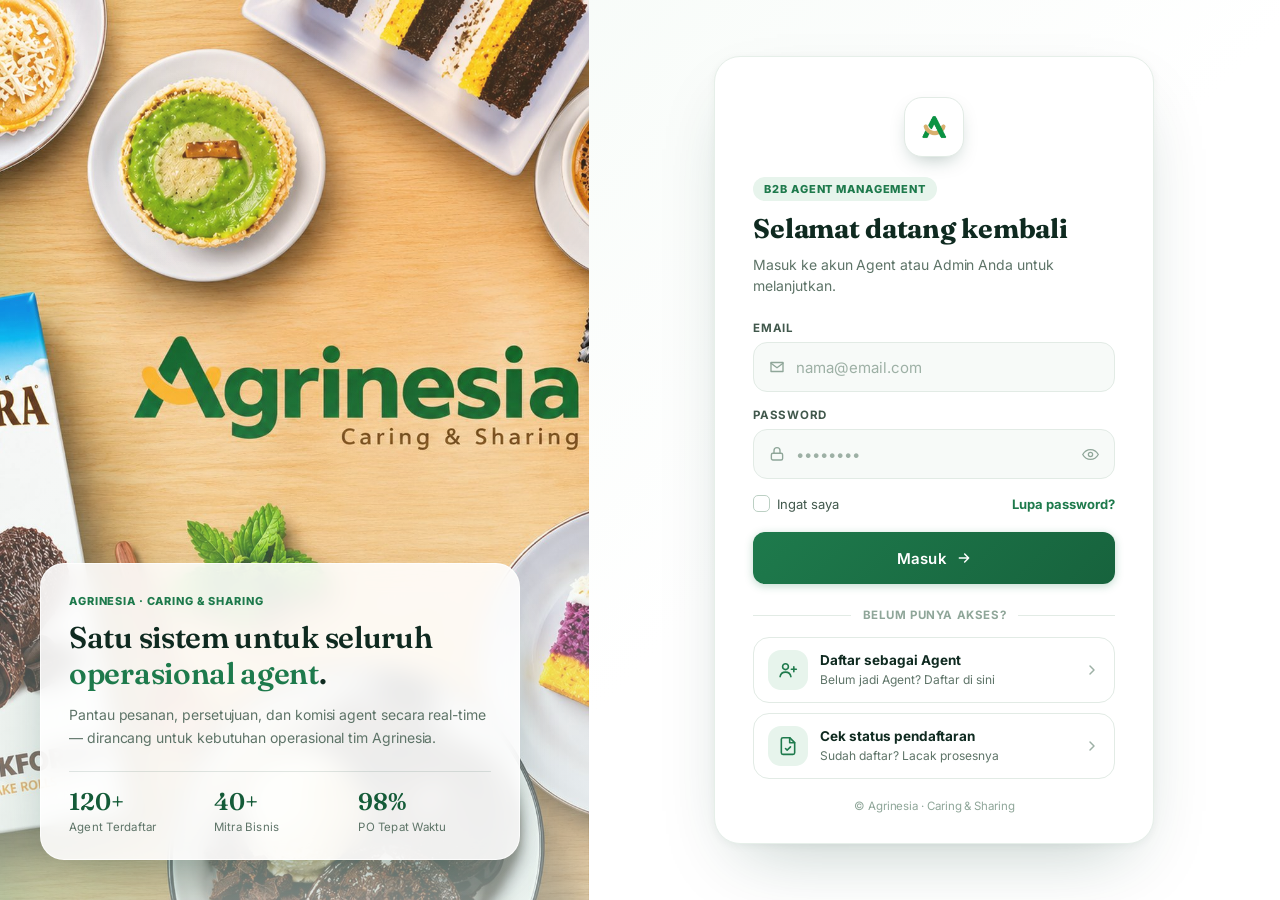
==== commit e78a3074: "Update index.html" ====
--- a/index.html
+++ b/index.html
@@ -892,6 +892,34 @@
        Apps Script templating, apa adanya, tanpa fetch/loader manual. -->
   <script src="api-bridge.js?v=1791358000"></script>
   <script src="js/app.js?v=1791358000"></script>
+  <style>
+    /* Tombol install PWA — muncul HANYA kalau Chrome menyatakan app ini bisa di-install. */
+    #agInstallPill{display:none;position:fixed;left:50%;transform:translateX(-50%);
+      bottom:calc(84px + env(safe-area-inset-bottom,0px));z-index:55;align-items:center;gap:8px;
+      background:#0B3D2E;color:#fff;border:0;border-radius:999px;padding:10px 16px;font:600 13px Inter,sans-serif;
+      box-shadow:0 8px 22px rgba(0,0,0,.28);cursor:pointer;}
+    #agInstallPill.show{display:inline-flex;}
+    #agInstallPill .x{margin-left:4px;opacity:.7;padding:0 4px;}
+  </style>
+  <button id="agInstallPill" type="button">&#11015; Install Aplikasi<span class="x" id="agInstallClose">&#10005;</span></button>
+  <script>
+    // Tangkap prompt install Chrome/Android, tampilkan tombol sendiri.
+    (function(){
+      var dp = null, pill = document.getElementById('agInstallPill');
+      function standalone(){ return window.matchMedia('(display-mode: standalone)').matches || navigator.standalone === true; }
+      window.addEventListener('beforeinstallprompt', function(e){
+        e.preventDefault(); dp = e;
+        if(!standalone() && !sessionStorage.getItem('ag_install_dismissed')) pill.classList.add('show');
+      });
+      pill.addEventListener('click', function(ev){
+        if(ev.target && ev.target.id === 'agInstallClose'){ pill.classList.remove('show'); try{sessionStorage.setItem('ag_install_dismissed','1');}catch(e){} return; }
+        if(!dp) return;
+        dp.prompt();
+        dp.userChoice.then(function(){ dp = null; pill.classList.remove('show'); });
+      });
+      window.addEventListener('appinstalled', function(){ dp = null; pill.classList.remove('show'); });
+    })();
+  </script>
   <script>
     // Service Worker (PWA offline-shell + syarat install Android). Hanya di HTTPS/localhost.
     if('serviceWorker' in navigator && (location.protocol==='https:'||location.hostname==='localhost')){
--- a/css/style.css
+++ b/css/style.css
@@ -722,20 +722,7 @@
     background-image:
       /* Gradasi overlay dipecah jadi banyak titik henti (bukan 3) supaya perpindahan warna
          hijau-nya halus dan tidak muncul "garis/banding" (color banding) di layar. */
-      linear-gradient(180deg,
-        rgba(11,61,46,.42) 0%,
-        rgba(12,64,48,.31) 11%,
-        rgba(13,66,49,.20) 22%,
-        rgba(14,69,51,.17) 30%,
-        rgba(15,72,53,.16) 38%,
-        rgba(16,74,54,.32) 45%,
-        rgba(16,76,55,.55) 52%,
-        rgba(15,72,53,.75) 58%,
-        rgba(14,68,50,.90) 64%,
-        rgba(13,65,48,.94) 71%,
-        rgba(12,63,47,.965) 78%,
-        rgba(11,62,46,.975) 89%,
-        rgba(11,61,46,.985) 100%),
+      linear-gradient(180deg, rgba(255,255,255,.10) 0%, rgba(255,255,255,0) 38%, rgba(232,246,238,.55) 100%),
       url('[data-uri]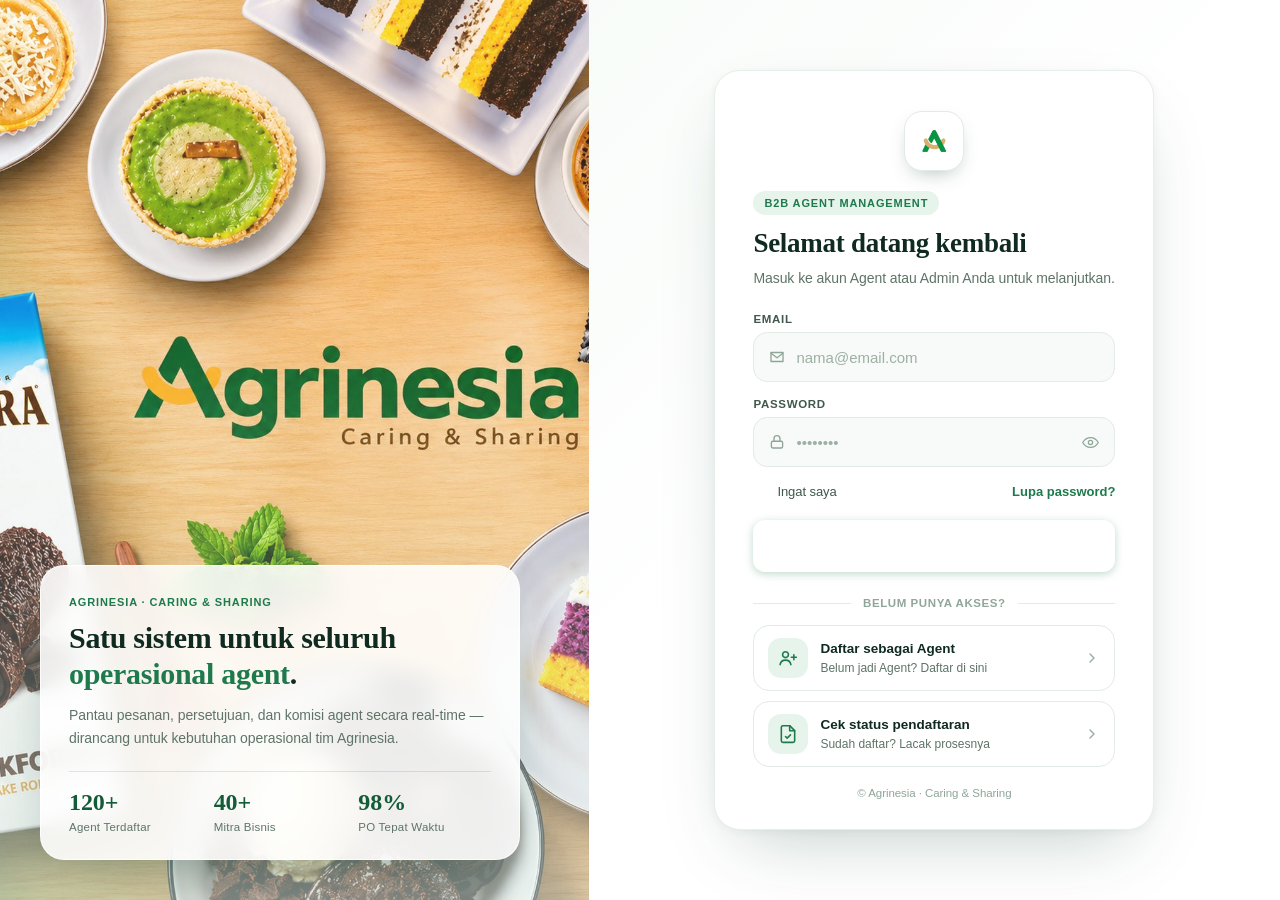
==== commit 40910e92: "Update index.html" ====
--- a/index.html
+++ b/index.html
@@ -21,7 +21,7 @@
        Isi dengan URL Deployment "Web app" Apps Script (berakhiran /exec). -->
   <script>window.GAS_EXEC_URL = 'https://script.google.com/macros/s/AKfycbxRkiI9B1tSodXDnVRtnJkcqc5p-ztbiRlnMrvUMZPodGlNDrGGuFwlxMnskm2GI7vh/exec';</script>
   <!-- ===== PWA ===== -->
-  <link rel="manifest" href="manifest.json?v=1791358000">
+  <link rel="manifest" href="manifest.json?v=1791450100">
   <link rel="icon" type="image/png" href="icon-192.png">
   <link rel="apple-touch-icon" href="icon-192.png">
   <meta name="mobile-web-app-capable" content="yes">
@@ -188,7 +188,7 @@
   <!-- Stylesheet.html disuntik langsung oleh Apps Script templating di sini (bukan
        fetch manual lagi seperti versi GitHub Pages) — jadi CSS sudah terpasang
        sebelum body dirender, tidak perlu loader/FOUC-guard/cache-buster apa pun lagi. -->
-  <link rel="stylesheet" href="css/style.css?v=1791358000">
+  <link rel="stylesheet" href="css/style.css?v=1791450100">
 
 </head>
 <body>
@@ -367,45 +367,71 @@
   </div>
 
   <!-- ===================== INTERNAL AGRINESIA REGISTRATION MODAL ===================== -->
-  <div id="intRegisterModal" class="reg-overlay">
+  <div id="intRegisterModal" class="reg-overlay int-onescreen" data-step="1" role="dialog" aria-modal="true" aria-labelledby="intRegTitle">
     <div class="reg-card">
       <div class="reg-hero">
         <div class="reg-hero-top">
-          <div>
-            <span class="reg-hero-badge">Gabung Agrinesia</span>
-            <h2 class="reg-hero-title">Registrasi Internal Agrinesia</h2>
-            <p class="reg-hero-sub">Khusus karyawan Agrinesia. Lengkapi data diri &amp; upload ID Card Karyawan Anda.</p>
-          </div>
-          <button class="reg-close" onclick="closeInternalRegisterModal()">
+          <div class="int-hero-main">
+            <span class="int-hero-icon" aria-hidden="true">
+              <svg viewBox="0 0 24 24" fill="none" stroke="currentColor" stroke-width="1.8" stroke-linecap="round" stroke-linejoin="round"><rect x="3" y="4.5" width="18" height="15" rx="3"/><circle cx="9" cy="10.5" r="2.2"/><path d="M5.6 16.2c.7-1.6 2-2.4 3.4-2.4s2.7.8 3.4 2.4M15 9.5h3.2M15 12.5h3.2"/></svg>
+            </span>
+            <div>
+              <h2 class="reg-hero-title" id="intRegTitle">Registrasi Internal Agrinesia</h2>
+              <p class="reg-hero-sub">Khusus karyawan Agrinesia. Cukup masukkan Employee ID, data lainnya terisi otomatis.</p>
+            </div>
+          </div>
+          <button class="reg-close" type="button" aria-label="Tutup" onclick="closeInternalRegisterModal()">
             <svg viewBox="0 0 24 24" fill="none" stroke="currentColor" stroke-width="2.4" stroke-linecap="round"><path d="M18 6 6 18M6 6l12 12"/></svg>
           </button>
         </div>
       </div>
       <div class="reg-card-scroll">
         <div class="reg-body">
-          <div class="reg-section-title"><span class="reg-section-num">1</span> Data Karyawan</div>
-          <div class="form-group"><label>Nama Lengkap<span class="required-mark">*</span></label><input id="intFullName" type="text" placeholder="Nama lengkap karyawan" oninput="updateIntRegFormState_()"></div>
-          <div class="field-row-2">
-            <div class="form-group"><label>NIK Karyawan<span class="required-mark">*</span></label><input id="intNik" type="text" inputmode="numeric" maxlength="10" placeholder="10 digit angka" oninput="this.value=this.value.replace(/[^0-9]/g,'').slice(0,10);document.getElementById('intNikHint').textContent=this.value.length+'/10 digit';updateIntRegFormState_()"><div class="field-hint" id="intNikHint">0/10 digit</div></div>
-            <div class="form-group"><label>Departemen / Divisi<span class="required-mark">*</span></label><select id="intDept" onchange="updateIntRegFormState_()"><option value="">Memuat daftar departemen...</option></select></div>
-          </div>
-          <div class="field-row-2">
-            <div class="form-group"><label>Email<span class="required-mark">*</span></label><input id="intEmail" type="email" placeholder="nama@email.com" oninput="updateIntRegFormState_()"></div>
-            <div class="form-group"><label>No. Telepon / WhatsApp<span class="required-mark">*</span></label><input id="intPhone" type="text" inputmode="numeric" maxlength="15" placeholder="08xxxxxxxxxx" oninput="this.value=this.value.replace(/[^0-9]/g,'').slice(0,15);updateIntRegFormState_();"></div>
-          </div>
-          <div class="form-group"><label>Alamat Karyawan<span class="required-mark">*</span></label><textarea id="intAddress" rows="2" placeholder="Alamat lengkap" oninput="updateIntRegFormState_()"></textarea></div>
-          <div class="form-group">
-            <label>Site<span class="required-mark">*</span></label>
-            <select id="intSite" onchange="updateIntRegFormState_()"><option value="">Memuat daftar site...</option></select>
-            <div class="field-hint">Site/lokasi kerja Anda. Dipakai untuk alamat pada Surat Penawaran &amp; MOU.</div>
-          </div>
-          <div class="reg-section-title"><span class="reg-section-num">2</span> <span>Upload ID Card Karyawan<span class="required-mark">*</span></span></div>
-          <div class="doc-grid" id="intDocGrid"></div>
-          <div id="intRegError" class="form-error" style="display:none;"></div>
+
+          <div class="form-group int-nik-group">
+            <div class="int-nik-head">
+              <label for="intNik">Employee ID<span class="required-mark">*</span></label>
+              <span class="field-hint" id="intNikHint">Hanya angka, tepat 10 digit</span>
+            </div>
+            <div class="int-nik-wrap">
+              <svg class="int-nik-lead" viewBox="0 0 24 24" fill="none" stroke="currentColor" stroke-width="1.8" stroke-linecap="round" stroke-linejoin="round" aria-hidden="true"><rect x="3" y="5" width="18" height="14" rx="3"/><path d="M7 10h4M7 14h6M16 10h1.5"/></svg>
+              <input id="intNik" type="text" inputmode="numeric" pattern="[0-9]{10}" maxlength="10" autocomplete="off" autocapitalize="off" spellcheck="false" enterkeyhint="go" placeholder="0000000000" aria-describedby="intNikHint intNikMsg" oninput="onIntNikInput_(this)" onkeydown="onIntNikKey_(event)" onpaste="onIntNikPaste_(event)">
+              <span class="int-nik-state" id="intNikState"></span>
+            </div>
+            <div class="int-msg" id="intNikMsg" role="status" aria-live="polite"></div>
+          </div>
+
+          <div class="int-section-head">
+            <span class="int-section-title">Data karyawan</span>
+            <span class="int-auto-pill">Terisi otomatis</span>
+          </div>
+          <div class="int-profile" id="intProfile">
+            <div class="form-group int-f int-f-name"><label for="intFullName">Nama lengkap</label>
+              <div class="int-field"><svg viewBox="0 0 24 24" fill="none" stroke="currentColor" stroke-width="1.8" stroke-linecap="round" stroke-linejoin="round" aria-hidden="true"><circle cx="12" cy="8" r="3.6"/><path d="M5 20c.8-3.4 3.5-5.2 7-5.2s6.2 1.8 7 5.2"/></svg>
+                <input id="intFullName" type="text" readonly tabindex="-1" placeholder="Muncul setelah Employee ID terverifikasi"></div></div>
+            <div class="form-group int-f int-f-email"><label for="intEmail">Email</label>
+              <div class="int-field"><svg viewBox="0 0 24 24" fill="none" stroke="currentColor" stroke-width="1.8" stroke-linecap="round" stroke-linejoin="round" aria-hidden="true"><rect x="3" y="5" width="18" height="14" rx="3"/><path d="m4 7.5 8 5.5 8-5.5"/></svg>
+                <input id="intEmail" type="text" readonly tabindex="-1" placeholder="-"></div></div>
+            <div class="form-group int-f int-f-job"><label for="intJob">Job Position</label>
+              <div class="int-field"><svg viewBox="0 0 24 24" fill="none" stroke="currentColor" stroke-width="1.8" stroke-linecap="round" stroke-linejoin="round" aria-hidden="true"><rect x="3" y="7" width="18" height="13" rx="2.5"/><path d="M9 7V5.5A1.5 1.5 0 0 1 10.5 4h3A1.5 1.5 0 0 1 15 5.5V7M3 13h18"/></svg>
+                <input id="intJob" type="text" readonly tabindex="-1" placeholder="-"></div></div>
+            <div class="form-group int-f int-f-dept"><label for="intDept">Division</label>
+              <div class="int-field"><svg viewBox="0 0 24 24" fill="none" stroke="currentColor" stroke-width="1.8" stroke-linecap="round" stroke-linejoin="round" aria-hidden="true"><rect x="4" y="3.5" width="16" height="17" rx="2"/><path d="M8.5 8h2M13.5 8h2M8.5 12h2M13.5 12h2M10 20.5v-4h4v4"/></svg>
+                <input id="intDept" type="text" readonly tabindex="-1" placeholder="-"></div></div>
+            <div class="form-group int-f int-f-site"><label for="intSite">Site Location</label>
+              <div class="int-field"><svg viewBox="0 0 24 24" fill="none" stroke="currentColor" stroke-width="1.8" stroke-linecap="round" stroke-linejoin="round" aria-hidden="true"><path d="M12 21s7-6.2 7-11.5A7 7 0 0 0 5 9.5C5 14.8 12 21 12 21Z"/><circle cx="12" cy="9.5" r="2.5"/></svg>
+                <input id="intSite" type="text" readonly tabindex="-1" placeholder="-"></div></div>
+          </div>
+
+          <div class="int-note">
+            <svg viewBox="0 0 24 24" fill="none" stroke="currentColor" stroke-width="1.8" stroke-linecap="round" stroke-linejoin="round" aria-hidden="true"><circle cx="12" cy="12" r="9"/><path d="M12 11v5M12 7.8v.1"/></svg>
+            <span><span class="int-note-long">Data diambil dari database karyawan. Jika ada yang tidak sesuai, hubungi Admin sebelum mengirim. Setelah dikirim, Admin akan mereview; begitu disetujui akun langsung aktif dan bisa order. Pantau lewat menu <b>Cek status pendaftaran</b> di halaman login.</span><span class="int-note-short">Tidak sesuai? Hubungi Admin. Setelah disetujui, akun langsung aktif. Pantau lewat <b>Cek status pendaftaran</b>.</span></span>
+          </div>
+          <div id="intRegError" class="form-error" style="display:none;" role="alert"></div>
         </div>
         <div class="reg-footer">
-          <button class="btn btn-ghost" onclick="closeInternalRegisterModal()">Batal</button>
-          <button class="btn btn-primary" id="intRegSubmitBtn" onclick="submitInternalRegistration()" disabled>Kirim Registrasi</button>
+          <button class="btn btn-ghost" type="button" onclick="closeInternalRegisterModal()">Batal</button>
+          <button class="btn btn-primary" type="button" id="intRegSubmitBtn" onclick="submitInternalRegistration()" disabled>Kirim Registrasi</button>
         </div>
       </div>
     </div>
@@ -585,7 +611,7 @@
           <button type="button" class="reg-choice-card reg-choice-card--amber" onclick="closeCsChoiceModal();openIntCheckStatusModal();">
             <span class="reg-choice-icon"><svg width="22" height="22" viewBox="0 0 24 24" fill="none" stroke="currentColor" stroke-width="1.8" stroke-linecap="round" stroke-linejoin="round"><path d="M3 21h18"/><path d="M5 21V7l7-4 7 4v14"/><path d="M9 9h1M14 9h1M9 13h1M14 13h1M10 21v-4h4v4"/></svg></span>
             <span class="reg-choice-title">Internal Agrinesia</span>
-            <span class="reg-choice-desc">Cek status pendaftaran Internal Agrinesia memakai Email &amp; NIK Karyawan (10 digit).</span>
+            <span class="reg-choice-desc">Cek status pendaftaran Internal Agrinesia memakai Email &amp; Employee ID (10 digit).</span>
             <span class="reg-choice-arrow"><svg width="18" height="18" viewBox="0 0 24 24" fill="none" stroke="currentColor" stroke-width="2.2" stroke-linecap="round" stroke-linejoin="round"><path d="M5 12h14M13 6l6 6-6 6"/></svg></span>
           </button>
         </div>
@@ -890,8 +916,8 @@
 
   <!-- JavaScript.html (SPA logic, ratusan fungsi) disuntik langsung di sini oleh
        Apps Script templating, apa adanya, tanpa fetch/loader manual. -->
-  <script src="api-bridge.js?v=1791358000"></script>
-  <script src="js/app.js?v=1791358000"></script>
+  <script src="api-bridge.js?v=1791450100"></script>
+  <script src="js/app.js?v=1791450100"></script>
   <style>
     /* Tombol install PWA — muncul HANYA kalau Chrome menyatakan app ini bisa di-install. */
     #agInstallPill{display:none;position:fixed;left:50%;transform:translateX(-50%);
@@ -924,7 +950,7 @@
     // Service Worker (PWA offline-shell + syarat install Android). Hanya di HTTPS/localhost.
     if('serviceWorker' in navigator && (location.protocol==='https:'||location.hostname==='localhost')){
       window.addEventListener('load',function(){
-        navigator.serviceWorker.register('sw.js?v=1791358000').then(function(r){ try{r.update();}catch(e){} }).catch(function(){});
+        navigator.serviceWorker.register('sw.js?v=1791450100').then(function(r){ try{r.update();}catch(e){} }).catch(function(){});
       });
     }
   </script>
--- a/css/style.css
+++ b/css/style.css
@@ -1,5 +1,7 @@
-@import url('https://fonts.googleapis.com/css2?family=Inter:wght@400;500;600;700&display=swap');
+<style>
+  @import url('https://fonts.googleapis.com/css2?family=Inter:wght@400;500;600;700&display=swap');
   @import url('https://fonts.googleapis.com/css2?family=Fraunces:opsz,wght@9..144,500;9..144,600;9..144,700&display=swap');
+  @import url('https://fonts.googleapis.com/css2?family=JetBrains+Mono:wght@500;600;700&display=swap');
   /* =========================================================
      AGRINESIA DESIGN TOKENS
      Colors sourced from reference screenshots: dark green header
@@ -6021,3 +6023,695 @@
     *{ scrollbar-width:none !important; -ms-overflow-style:none; }
     *::-webkit-scrollbar{ display:none !important; width:0 !important; height:0 !important; }
   }
+  /* ===== LOGIN MOBILE: STATIS, TIDAK BISA SCROLL ATAS-BAWAH =====
+     AKAR MASALAH: margin-top kartu (180-200px) + min-height kartu (100dvh-180px) + min-height
+     layar 100vh membuat total tinggi > layar, jadi halaman login bisa di-scroll. Sekarang layar
+     login dikunci ke viewport (position:fixed), tinggi strip foto & isi kartu disesuaikan tinggi
+     layar (--lg-top, dipadatkan di HP pendek). Saat mengetik (keyboard terbuka) scroll dibuka
+     sementara via :focus-within supaya kolom tidak tertutup keyboard. */
+  @media (max-width:860px){
+    html:not(.ag-has-session), html:not(.ag-has-session) body{ overflow:hidden; overscroll-behavior:none; }
+    #loginScreen{
+      --lg-top:clamp(104px,18dvh,180px);
+      position:fixed !important; top:0; left:0; right:0; bottom:0; width:100%;
+      height:auto !important; min-height:0 !important;
+      overflow:hidden !important; overscroll-behavior:none;
+    }
+    #loginScreen:focus-within{ overflow-y:auto !important; -webkit-overflow-scrolling:touch; }
+    #loginScreen::before{ height:var(--lg-top) !important; }
+    #loginScreen .login-card{
+      margin-top:var(--lg-top) !important; min-height:0 !important;
+      padding-top:52px !important; padding-bottom:calc(12px + env(safe-area-inset-bottom,0px)) !important;
+    }
+    #loginScreen .login-logo{ top:-58px !important; }
+    #loginScreen .login-head{ margin-bottom:12px !important; }
+    #loginScreen .form-group{ margin-bottom:10px !important; }
+    #loginScreen .login-row-between{ margin:0 0 12px !important; }
+    #loginScreen .login-sep{ margin:14px 0 10px !important; }
+    #loginScreen .login-links{ gap:8px !important; }
+    #loginScreen .login-link-card{ padding-top:8px !important; padding-bottom:8px !important; }
+    #loginScreen .login-foot{ margin-top:10px !important; }
+  }
+  @media (max-width:860px) and (max-height:780px){
+    #loginScreen .login-subheading, #loginScreen .login-foot{ display:none !important; }
+    #loginScreen .login-logo .logo-mark{ width:78px !important; height:78px !important; }
+    #loginScreen .login-logo .logo-mark .brand-mark-img{ padding:15px !important; }
+    #loginScreen .login-logo{ top:-46px !important; }
+    #loginScreen .login-card{ padding-top:42px !important; }
+    #loginScreen .input-with-icon input{ height:44px !important; }
+    #loginScreen .btn-block.login-submit-btn{ height:46px !important; }
+    #loginScreen .login-heading{ font-size:20px !important; }
+  }
+  /* ===== DASHBOARD: RINGKAS, MODERN, TANPA TEKS TERPOTONG =====
+     Banner/tab/KPI dipadatkan, panel lebih tipis, Tren PO jadi 2 kolom + grafik pendek,
+     deskripsi KPI (redundan dengan label) disembunyikan di HP, daftar PO Terbaru & Leaderboard
+     dirapatkan. Semua teks boleh wrap (tidak ada ellipsis) supaya tidak ada yang terpotong. */
+  #content:has(.dash-tabs) .dash-panel{padding:12px 14px !important;border-radius:16px !important;margin:0 0 10px !important;}
+  #content:has(.dash-tabs) .dash-grid-2{gap:0 !important;}
+  #content:has(.dash-tabs) .dash-panel-head{margin-bottom:8px !important;gap:8px;}
+  #content:has(.dash-tabs) .dash-section-title{font-size:11.5px !important;letter-spacing:.06em !important;color:var(--ag-gray-600) !important;line-height:1.3;}
+  #content:has(.dash-tabs) .dash-panel-link{font-size:11.5px !important;white-space:nowrap;flex-shrink:0;}
+
+  /* Tren PO: 2 kolom (Jumlah | Nilai), grafik pendek */
+  #content:has(.dash-tabs) .dash-trend-summary{display:grid !important;grid-template-columns:minmax(0,1fr) minmax(0,1fr);gap:12px !important;}
+  #content:has(.dash-tabs) .dash-trend-summary-item{gap:1px !important;min-width:0;}
+  #content:has(.dash-tabs) .dash-trend-summary-label{font-size:10.5px;font-weight:700;letter-spacing:.04em;text-transform:uppercase;color:var(--ag-gray-500);}
+  #content:has(.dash-tabs) .dash-trend-summary-value{font-size:clamp(16px,4.8vw,21px) !important;line-height:1.15;overflow-wrap:anywhere;letter-spacing:-.01em;}
+  #content:has(.dash-tabs) .dash-trend-delta{font-size:11px !important;line-height:1.3;}
+
+  /* Ringkasan Status PO */
+  #content:has(.dash-tabs) .po-status-row{padding:5px 10px !important;margin:0 -10px !important;}
+  #content:has(.dash-tabs) .po-status-row-top{margin-bottom:3px !important;gap:8px;}
+  #content:has(.dash-tabs) .po-status-row-label{line-height:1.25;overflow-wrap:anywhere;}
+  #content:has(.dash-tabs) .po-status-bar-track{height:5px !important;}
+
+  /* PO Terbaru */
+  #content:has(.dash-tabs) .po-recent-row{padding:7px 10px !important;margin:0 -10px !important;gap:8px !important;}
+  #content:has(.dash-tabs) .po-recent-main{gap:2px !important;}
+  #content:has(.dash-tabs) .po-recent-store{overflow-wrap:anywhere;line-height:1.25;}
+  #content:has(.dash-tabs) .po-recent-side{gap:3px !important;}
+  #content:has(.dash-tabs) .po-recent-amount{font-size:12.5px !important;white-space:nowrap;}
+  #content:has(.dash-tabs) .po-recent-row .badge{padding:2px 8px 2px 7px !important;font-size:10.5px !important;}
+  #content:has(.dash-tabs) .po-recent-row .id-chip{font-size:10.5px;padding:1px 6px;}
+
+  /* Leaderboard */
+  #content:has(.dash-tabs) .dash-leaderboard-row{padding:6px 10px !important;margin:0 -10px !important;gap:9px !important;}
+  #content:has(.dash-tabs) .dash-leaderboard-rank{width:16px !important;font-size:12px !important;flex-shrink:0;}
+  #content:has(.dash-tabs) .dash-leaderboard-avatar{width:28px !important;height:28px !important;font-size:10.5px !important;}
+  #content:has(.dash-tabs) .dash-leaderboard-name{min-width:0;font-size:12.5px !important;line-height:1.25;overflow-wrap:anywhere;}
+  #content:has(.dash-tabs) .dash-leaderboard-sub{font-size:10.5px !important;margin-top:0 !important;}
+  #content:has(.dash-tabs) .dash-leaderboard-value{font-size:12.5px !important;white-space:nowrap;flex-shrink:0;}
+  #content:has(.dash-tabs) .dash-leaderboard-row:nth-child(1) .dash-leaderboard-rank{color:#D99A1E;}
+
+  @media (max-width:760px){
+    #content:has(.dash-tabs) .welcome-banner{padding:10px 12px !important;gap:9px !important;margin-bottom:10px !important;border-radius:16px !important;}
+    #content:has(.dash-tabs) .welcome-banner-icon{width:32px !important;height:32px !important;border-radius:10px !important;flex-shrink:0;}
+    #content:has(.dash-tabs) .welcome-banner-icon svg{width:18px !important;height:18px !important;}
+    #content:has(.dash-tabs) .welcome-banner-title{font-size:14px !important;line-height:1.25 !important;white-space:normal !important;overflow:visible !important;text-overflow:clip !important;overflow-wrap:anywhere;}
+    #content:has(.dash-tabs) .welcome-banner-sub{font-size:11px !important;line-height:1.3;white-space:normal !important;overflow:visible !important;text-overflow:clip !important;}
+    #content:has(.dash-tabs) .welcome-banner-clock-time{font-size:15px !important;}
+    #content:has(.dash-tabs) .dash-tabs{margin:0 0 10px !important;padding:3px !important;}
+    #content:has(.dash-tabs) .dash-tab-btn{padding:7px 4px !important;}
+
+    /* KPI: kartu horizontal ringkas (ikon kiri, label + nilai kanan); deskripsi disembunyikan */
+    #content:has(.dash-tabs) .kpi-grid{gap:8px !important;margin-bottom:10px !important;}
+    #content:has(.dash-tabs) .kpi-grid .kpi-card:not(.kpi-skeleton){
+      display:grid !important;grid-template-columns:30px minmax(0,1fr) !important;
+      grid-template-areas:"ic lb" "ic vl" !important;column-gap:9px !important;row-gap:1px !important;
+      align-items:center;padding:9px 11px !important;border-radius:14px !important;min-height:0 !important;}
+    #content:has(.dash-tabs) .kpi-grid .kpi-icon{grid-area:ic !important;width:30px !important;height:30px !important;border-radius:9px !important;margin:0 !important;}
+    #content:has(.dash-tabs) .kpi-grid .kpi-icon svg{width:15px !important;height:15px !important;}
+    #content:has(.dash-tabs) .kpi-grid .kpi-label{grid-area:lb !important;font-size:9.5px !important;line-height:1.25 !important;margin:0 !important;align-self:end;overflow-wrap:anywhere;}
+    #content:has(.dash-tabs) .kpi-grid .kpi-value{grid-area:vl !important;font-size:clamp(15px,4.8vw,18px) !important;line-height:1.15 !important;white-space:normal !important;overflow-wrap:anywhere;align-self:start;}
+    #content:has(.dash-tabs) .kpi-grid .kpi-desc{display:none !important;}
+    #content:has(.dash-tabs) .kpi-card.kpi-skeleton{min-height:56px !important;}
+    #content:has(.dash-tabs) .dash-trend-chart{height:90px !important;}
+  }
+  /* ===== DASHBOARD EMPLOYEE BENEFIT: kartu "Ringkasan Bulan Ini" (kpi-grid-sm) ikut ringkas ===== */
+  #content:has(.dash-tabs) .dash-panel-head .filter-select{height:34px !important;font-size:12.5px !important;}
+  @media (max-width:760px){
+    #content:has(.dash-tabs) .kpi-grid-sm{grid-template-columns:1fr 1fr !important;gap:8px !important;margin-bottom:8px !important;}
+    #content:has(.dash-tabs) .kpi-grid-sm .kpi-card:not(.kpi-skeleton){
+      display:grid !important;grid-template-columns:30px minmax(0,1fr) !important;
+      grid-template-areas:"ic lb" "ic vl" !important;column-gap:9px !important;row-gap:1px !important;
+      align-items:center;padding:9px 11px !important;border-radius:14px !important;min-height:0 !important;}
+    #content:has(.dash-tabs) .kpi-grid-sm .kpi-icon{grid-area:ic !important;width:30px !important;height:30px !important;border-radius:9px !important;margin:0 !important;}
+    #content:has(.dash-tabs) .kpi-grid-sm .kpi-icon svg{width:15px !important;height:15px !important;}
+    #content:has(.dash-tabs) .kpi-grid-sm .kpi-label{grid-area:lb !important;font-size:9.5px !important;line-height:1.25 !important;margin:0 !important;align-self:end;overflow-wrap:anywhere;}
+    #content:has(.dash-tabs) .kpi-grid-sm .kpi-value{grid-area:vl !important;font-size:clamp(15px,4.8vw,18px) !important;line-height:1.15 !important;white-space:normal !important;overflow-wrap:anywhere;align-self:start;}
+    #content:has(.dash-tabs) .kpi-grid-sm .kpi-desc{display:none !important;}
+    #content:has(.dash-tabs) .kpi-grid-sm > .kpi-card:last-child:nth-child(odd){grid-column:1 / -1;}
+  }
+
+  /* ===== TOPBAR MODERN: gradient hijau brand, tombol kaca (glass), teks putih ===== */
+  html .topbar{
+    background:radial-gradient(160px 70px at 88% 0,rgba(255,255,255,.16),transparent 70%),
+               linear-gradient(135deg,#0B3D2E 0%,#145B38 55%,#1E7A4C 100%) !important;
+    border-bottom:0 !important;border-radius:0 0 20px 20px;
+    box-shadow:0 10px 24px -12px rgba(11,61,46,.6);
+  }
+  html[data-theme="dark"] .topbar{
+    background:radial-gradient(160px 70px at 88% 0,rgba(52,211,153,.16),transparent 70%),
+               linear-gradient(135deg,#0A1713 0%,#0F2A20 55%,#14402F 100%) !important;
+    box-shadow:0 10px 24px -12px rgba(0,0,0,.7);
+  }
+  html .topbar .topbar-title{color:#fff !important;}
+  html .topbar .topbar-date{color:rgba(255,255,255,.72) !important;}
+  html .topbar .user-menu-trigger .user-name{color:#fff !important;}
+  html .topbar .user-menu-trigger .user-greeting,
+  html .topbar .user-menu-trigger .user-agentid,
+  html .topbar .user-menu-trigger .user-role{color:rgba(255,255,255,.75) !important;}
+  html .topbar .user-menu-trigger:hover{background:rgba(255,255,255,.12) !important;border-color:rgba(255,255,255,.2) !important;}
+  html .topbar .user-menu-caret{color:rgba(255,255,255,.88) !important;}
+  html .topbar .icon-btn:not(.notif-bell-btn){
+    background:rgba(255,255,255,.14) !important;border:1px solid rgba(255,255,255,.22) !important;color:#fff !important;
+    -webkit-backdrop-filter:blur(6px);backdrop-filter:blur(6px);box-shadow:none !important;
+  }
+  html .topbar .icon-btn:not(.notif-bell-btn):hover{background:rgba(255,255,255,.24) !important;border-color:rgba(255,255,255,.36) !important;}
+  html .topbar .theme-toggle-btn svg,
+  html .topbar .sidebar-toggle-topbar svg{color:#fff !important;stroke:#fff !important;}
+  html .topbar .notif-bell-btn{box-shadow:0 0 0 2px rgba(255,255,255,.28),0 6px 14px -4px rgba(239,68,68,.55) !important;}
+  html .topbar .avatar,html .topbar .user-menu-trigger .avatar{box-shadow:0 0 0 2px rgba(255,255,255,.9),0 0 0 4px rgba(52,211,153,.5) !important;}
+  /* ===== TOPBAR = SATU TEMA DENGAN BOTTOM NAV =====
+     Warna/gradasi/radius/bayangan topbar disamakan persis dengan #bottomNav (hijau terang
+     #17b37c > #0a7552). Di HP keduanya sama-sama "kapsul melayang": header jadi lapisan
+     transparan (memudar ke warna latar halaman supaya konten yang di-scroll tidak tembus di
+     celah atas), kapsul hijaunya digambar oleh ::before. */
+  html .topbar{
+    background:radial-gradient(240px 120px at 0% 0%,rgba(110,231,183,.45),transparent 70%),linear-gradient(135deg,#17b37c 0%,#0c8f63 55%,#0a7552 100%) !important;
+    box-shadow:0 12px 28px -14px rgba(12,143,99,.5) !important;
+  }
+  html[data-theme="dark"] .topbar{
+    background:linear-gradient(135deg,#12a070,#095c42) !important;
+    box-shadow:0 12px 28px -14px rgba(0,0,0,.7) !important;
+  }
+  @media (max-width:860px){
+    html .topbar, html[data-theme="dark"] .topbar{
+      background:linear-gradient(to bottom,var(--ag-gray-50) 0,var(--ag-gray-50) 78%,transparent 100%) !important;
+      box-shadow:none !important;border-radius:0 !important;border:0 !important;
+      padding:0 22px !important;
+    }
+    html .topbar::before{
+      content:'';position:absolute;z-index:-1;pointer-events:none;
+      left:10px;right:10px;top:6px;bottom:6px;border-radius:24px;
+      background:radial-gradient(240px 120px at 0% 0%,rgba(110,231,183,.45),transparent 70%),linear-gradient(135deg,#17b37c 0%,#0c8f63 55%,#0a7552 100%);box-shadow:0 12px 28px rgba(12,143,99,.38);
+    }
+    html[data-theme="dark"] .topbar::before{background:linear-gradient(135deg,#12a070,#095c42);box-shadow:0 12px 28px rgba(0,0,0,.45);}
+  }
+  /* ===== HALAMAN DAFTAR (Transaksi/PO, Order, dll) DI HP: LEBIH LEBAR & LEBIH KE ATAS =====
+     Sebelumnya: .content (padding) > .card (padding 22 + border + shadow) > filter-bar (kartu) >
+     kartu data = "kartu di dalam kartu", sisa ruang kiri/kanan/atas banyak terbuang.
+     Sekarang: padding halaman dipangkas, dan .card pembungkus yang isinya langsung daftar kartu
+     (.data-card-list) dibuat transparan tanpa border/padding, jadi filter + kartu data memakai
+     hampir selebar layar. Berlaku untuk SEMUA menu bertipe daftar. */
+  @media (max-width:760px){
+    .content{ padding-top:4px !important; padding-left:8px !important; padding-right:8px !important; }
+    .content > .card:has(> .data-card-list){
+      background:transparent !important; border:0 !important; box-shadow:none !important;
+      border-radius:0 !important; padding:0 !important; margin-bottom:12px !important;
+    }
+    .content > .card:has(> .data-card-list) > .filter-bar{ margin:0 0 10px !important; }
+    .content > .card:has(> .data-card-list) > .list-header{ margin-bottom:8px !important; }
+    .content > .card:has(> .data-card-list) > .data-card-list{ margin-top:0 !important; gap:10px !important; }
+  }
+
+
+
+  /* ===== FIX: kolom tidak menyempit saat hasil pencarian kosong =====
+     Aturan transparan sebelumnya hanya aktif bila ada .data-card-list; saat kosong (empty-state)
+     pembungkus .card balik berpadding+border = kolom menyempit. Sekarang aktif juga untuk filter-bar. */
+  @media (max-width:760px){
+    .content > .card:has(> .filter-bar){
+      background:transparent !important; border:0 !important; box-shadow:none !important;
+      border-radius:0 !important; padding:0 !important; margin-bottom:12px !important;
+    }
+    .content > .card:has(> .filter-bar) > .filter-bar{ margin:0 0 10px !important; }
+    .content > .card:has(> .filter-bar) > .list-header{ margin-bottom:8px !important; }
+    .content > .card:has(> .filter-bar) > .empty-state{
+      background:var(--ag-surface);border:1px solid var(--ag-gray-200);border-radius:18px;padding:40px 16px;
+    }
+  }
+
+  /* ===== TOPBAR SIMPLE FLAT: menempel di atas, bukan kapsul melayang, beda tema dari bottom nav ===== */
+  html .topbar{
+    background:var(--ag-surface) !important;border:0 !important;border-bottom:1px solid var(--ag-gray-200) !important;
+    border-radius:0 !important;box-shadow:0 1px 0 rgba(15,23,42,.02) !important;
+  }
+  html .topbar::before{ display:none !important; content:none !important; }
+  @media (max-width:860px){
+    html .topbar, html[data-theme="dark"] .topbar{
+      background:var(--ag-surface) !important;border:0 !important;border-bottom:1px solid var(--ag-gray-200) !important;
+      border-radius:0 !important;box-shadow:none !important;padding:0 14px !important;
+    }
+    html .topbar::before, html[data-theme="dark"] .topbar::before{ display:none !important; content:none !important; }
+  }
+  html .topbar .topbar-title{color:var(--ag-gray-900) !important;font-weight:800;}
+  html .topbar .topbar-date{color:var(--ag-gray-500) !important;}
+  html .topbar .user-menu-trigger .user-name{color:var(--ag-gray-900) !important;}
+  html .topbar .user-menu-trigger .user-greeting,
+  html .topbar .user-menu-trigger .user-agentid,
+  html .topbar .user-menu-trigger .user-role{color:var(--ag-gray-500) !important;}
+  html .topbar .user-menu-trigger:hover{background:var(--ag-gray-100) !important;border-color:var(--ag-gray-200) !important;}
+  html .topbar .user-menu-caret{color:var(--ag-gray-500) !important;}
+  html .topbar .icon-btn:not(.notif-bell-btn){
+    background:var(--ag-gray-100) !important;border:1px solid transparent !important;color:var(--ag-gray-700) !important;
+    -webkit-backdrop-filter:none;backdrop-filter:none;box-shadow:none !important;border-radius:12px !important;
+  }
+  html .topbar .icon-btn:not(.notif-bell-btn):hover{background:var(--ag-green-soft) !important;border-color:var(--ag-green) !important;}
+  html .topbar .theme-toggle-btn svg,
+  html .topbar .sidebar-toggle-topbar svg,
+  html .topbar .signature-btn svg{color:var(--ag-gray-700) !important;stroke:var(--ag-gray-700) !important;}
+  html .topbar .notif-bell-btn{
+    background:var(--ag-gray-100) !important;box-shadow:none !important;
+  }
+  html .topbar .notif-bell-btn svg{color:var(--ag-gray-700) !important;stroke:var(--ag-gray-700) !important;}
+  html .topbar .avatar, html .topbar .user-menu-trigger .avatar{
+    box-shadow:0 0 0 2px var(--ag-surface),0 0 0 3px var(--ag-green) !important;
+  }
+
+
+  /* ===== FIX DARK MODE TOPBAR (semua ukuran layar): ikut surface gelap, bukan gradasi hijau ===== */
+  html[data-theme="dark"] .topbar{
+    background:var(--ag-surface) !important;border:0 !important;border-bottom:1px solid var(--ag-gray-200) !important;
+    border-radius:0 !important;box-shadow:none !important;
+  }
+  html[data-theme="dark"] .topbar::before{ display:none !important; content:none !important; }
+  html[data-theme="dark"] .topbar .topbar-title,
+  html[data-theme="dark"] .topbar .user-menu-trigger .user-name{color:var(--ag-gray-900) !important;}
+  html[data-theme="dark"] .topbar .topbar-date,
+  html[data-theme="dark"] .topbar .user-menu-trigger .user-greeting,
+  html[data-theme="dark"] .topbar .user-menu-trigger .user-agentid,
+  html[data-theme="dark"] .topbar .user-menu-trigger .user-role,
+  html[data-theme="dark"] .topbar .user-menu-caret{color:var(--ag-gray-500) !important;}
+  html[data-theme="dark"] .topbar .icon-btn:not(.notif-bell-btn),
+  html[data-theme="dark"] .topbar .notif-bell-btn{
+    background:var(--ag-gray-100) !important;border:1px solid var(--ag-gray-200) !important;box-shadow:none !important;color:var(--ag-gray-700) !important;
+  }
+  html[data-theme="dark"] .topbar .icon-btn svg,
+  html[data-theme="dark"] .topbar .notif-bell-btn svg{color:var(--ag-gray-700) !important;stroke:var(--ag-gray-700) !important;}
+  html[data-theme="dark"] .topbar .user-menu-trigger:hover{background:var(--ag-gray-100) !important;}
+
+
+  /* ===== TOPBAR: ikon Tema / Notifikasi / Tanda Tangan lebih modern (tombol bulat lembut, tint warna, hover halus) ===== */
+  html body .topbar .icon-btn.theme-toggle-btn,
+  html body .topbar .icon-btn.notif-bell-btn,
+  html body .topbar .icon-btn.signature-btn,
+  html body .topbar .signature-btn,
+  html body .topbar .notif-bell-btn{
+    width:40px !important;height:40px !important;border-radius:50% !important;border:0 !important;
+    display:inline-flex;align-items:center;justify-content:center;position:relative;
+    transition:transform .18s ease,box-shadow .18s ease,background .18s ease !important;
+  }
+  html body .topbar .theme-toggle-btn{background:linear-gradient(145deg,#eef2ff,#e0e7ff) !important;box-shadow:inset 0 0 0 1px rgba(99,102,241,.18),0 4px 10px -6px rgba(99,102,241,.5) !important;}
+  html body .topbar .notif-bell-btn{background:linear-gradient(145deg,#ecfdf5,#d1fae5) !important;box-shadow:inset 0 0 0 1px rgba(16,185,129,.22),0 4px 10px -6px rgba(16,185,129,.55) !important;}
+  html body .topbar .signature-btn{background:linear-gradient(145deg,#fffbeb,#fef3c7) !important;box-shadow:inset 0 0 0 1px rgba(245,158,11,.25),0 4px 10px -6px rgba(245,158,11,.55) !important;}
+  html body .topbar .theme-toggle-btn svg,html body .topbar .theme-toggle-btn:hover svg{color:#4f46e5 !important;stroke:#4f46e5 !important;width:19px;height:19px;}
+  html body .topbar .notif-bell-btn svg,html body .topbar .notif-bell-btn:hover svg{color:#059669 !important;stroke:#059669 !important;width:19px;height:19px;}
+  html body .topbar .signature-btn svg,html body .topbar .signature-btn:hover svg{color:#d97706 !important;stroke:#d97706 !important;width:19px;height:19px;}
+  html body .topbar .theme-toggle-btn:hover,html body .topbar .notif-bell-btn:hover,html body .topbar .signature-btn:hover{transform:translateY(-2px) scale(1.04);filter:none !important;}
+  html body .topbar .theme-toggle-btn:active,html body .topbar .notif-bell-btn:active,html body .topbar .signature-btn:active{transform:scale(.94);}
+  html body .topbar .notif-badge{
+    position:absolute !important;top:-3px !important;right:-3px !important;background:#ef4444 !important;color:#fff !important;
+    border:2px solid var(--ag-surface) !important;min-width:18px;height:18px;line-height:14px;font-size:10px !important;
+    font-weight:800 !important;border-radius:999px !important;box-shadow:0 2px 6px rgba(239,68,68,.5);
+  }
+  /* dark mode: tint gelap transparan */
+  html[data-theme="dark"] body .topbar .theme-toggle-btn{background:rgba(129,140,248,.16) !important;box-shadow:inset 0 0 0 1px rgba(129,140,248,.32) !important;}
+  html[data-theme="dark"] body .topbar .notif-bell-btn{background:rgba(52,211,153,.14) !important;box-shadow:inset 0 0 0 1px rgba(52,211,153,.3) !important;}
+  html[data-theme="dark"] body .topbar .signature-btn{background:rgba(251,191,36,.14) !important;box-shadow:inset 0 0 0 1px rgba(251,191,36,.3) !important;}
+  html[data-theme="dark"] body .topbar .theme-toggle-btn svg{color:#a5b4fc !important;stroke:#a5b4fc !important;}
+  html[data-theme="dark"] body .topbar .notif-bell-btn svg{color:#6ee7b7 !important;stroke:#6ee7b7 !important;}
+  html[data-theme="dark"] body .topbar .signature-btn svg{color:#fcd34d !important;stroke:#fcd34d !important;}
+
+
+
+  /* ===== REGISTRASI INTERNAL: verifikasi NIK + auto-isi ===== */
+  .int-nik-wrap{position:relative;}
+  #intRegisterModal .int-nik-wrap input{padding-right:46px;font-weight:700;font-size:16px;letter-spacing:.14em;}
+  .int-nik-state{position:absolute;right:12px;top:50%;transform:translateY(-50%);width:22px;height:22px;border-radius:50%;
+    display:flex;align-items:center;justify-content:center;font-size:12px;font-weight:800;color:#fff;pointer-events:none;}
+  .int-nik-state.ok{background:#16a34a;}.int-nik-state.ok::before{content:"\2713";}
+  .int-nik-state.err{background:#ef4444;}.int-nik-state.err::before{content:"!";}
+  .int-nik-state.loading{border:2.5px solid var(--ag-gray-200);border-top-color:var(--ag-green);animation:intSpin .7s linear infinite;}
+  @keyframes intSpin{to{transform:translateY(-50%) rotate(360deg);}}
+  .int-msg{display:none;margin-top:8px;padding:10px 12px;border-radius:12px;font-size:12.5px;font-weight:600;line-height:1.4;}
+  .int-msg.show{display:block;}
+  .int-msg.ok{background:var(--ag-green-soft);color:var(--ag-green);border:1px solid rgba(22,163,74,.25);}
+  .int-msg.err{background:#fef2f2;color:#b91c1c;border:1px solid #fecaca;}
+  html[data-theme="dark"] .int-msg.err{background:rgba(239,68,68,.12);color:#fca5a5;border-color:rgba(239,68,68,.35);}
+  .int-auto-pill{margin-left:auto;font-size:10px;font-weight:700;letter-spacing:.04em;text-transform:uppercase;padding:3px 9px;
+    border-radius:999px;background:var(--ag-green-soft);color:var(--ag-green);}
+  #intRegisterModal .int-profile input[readonly]{background:var(--ag-gray-100);color:var(--ag-gray-700);cursor:default;font-weight:600;}
+  #intRegisterModal .int-profile.int-verified input[readonly]{background:var(--ag-green-soft);border-color:rgba(22,163,74,.35);color:var(--ag-gray-900);}
+
+
+  /* =========================================================
+     REGISTRASI INTERNAL AGRINESIA — tampilan v2
+     (stepper, input NIK 10 digit, kartu data karyawan)
+     ========================================================= */
+  #intRegisterModal .reg-card{max-width:580px;}
+  #intRegisterModal .int-hero-main{display:flex;gap:14px;align-items:flex-start;position:relative;z-index:1;padding-right:8px;}
+  #intRegisterModal .int-hero-icon{flex:none;width:46px;height:46px;border-radius:14px;display:grid;place-items:center;
+    background:rgba(255,255,255,.16);border:1px solid rgba(255,255,255,.28);color:#fff;backdrop-filter:blur(4px);}
+  #intRegisterModal .int-hero-icon svg{width:24px;height:24px;}
+  #intRegisterModal .reg-hero-title{margin-bottom:5px;}
+
+  /* Stepper */
+  .int-steps{display:flex;align-items:center;gap:8px;margin:0 0 24px;padding:0;list-style:none;}
+  .int-steps li{display:flex;align-items:center;gap:8px;font-size:12.5px;font-weight:600;color:var(--ag-gray-500);white-space:nowrap;}
+  .int-steps li:not(:last-child){flex:1;}
+  .int-steps li:not(:last-child)::after{content:"";flex:1;height:2px;min-width:12px;border-radius:2px;background:var(--ag-gray-200);transition:background .3s;}
+  .int-steps .dot{flex:none;width:26px;height:26px;border-radius:50%;display:grid;place-items:center;font-size:12px;font-weight:700;
+    background:var(--ag-gray-100);color:var(--ag-gray-500);transition:background .25s,color .25s,box-shadow .25s;}
+  #intRegisterModal[data-step="1"] .int-steps li:nth-child(1),
+  #intRegisterModal[data-step="2"] .int-steps li:nth-child(2),
+  #intRegisterModal[data-step="2"] .int-steps li:nth-child(1){color:var(--ag-gray-900);}
+  #intRegisterModal[data-step="1"] .int-steps li:nth-child(1) .dot,
+  #intRegisterModal[data-step="2"] .int-steps li:nth-child(2) .dot{background:var(--ag-green);color:#fff;box-shadow:0 0 0 4px var(--ag-green-soft);}
+  #intRegisterModal[data-step="2"] .int-steps li:nth-child(1) .dot{background:var(--ag-green-soft);color:var(--ag-green);font-size:0;}
+  #intRegisterModal[data-step="2"] .int-steps li:nth-child(1) .dot::before{content:"\2713";font-size:13px;}
+  #intRegisterModal[data-step="2"] .int-steps li:nth-child(1)::after{background:var(--ag-green);}
+
+  /* Input NIK */
+  #intRegisterModal .int-nik-wrap{position:relative;}
+  #intRegisterModal .int-nik-wrap input{height:58px;padding:0 52px 0 50px;border-radius:16px;border:1.5px solid var(--ag-gray-200);
+    font-family:'JetBrains Mono',ui-monospace,'SFMono-Regular',Menlo,Consolas,monospace;font-weight:600;font-size:23px;letter-spacing:.2em;
+    font-variant-numeric:tabular-nums;color:var(--ag-gray-900);background:var(--ag-surface);transition:border-color .2s,box-shadow .2s;}
+  #intRegisterModal .int-nik-wrap input::placeholder{color:var(--ag-gray-200);font-weight:500;letter-spacing:.2em;}
+  #intRegisterModal .int-nik-wrap input:focus{outline:none;border-color:var(--ag-green);box-shadow:0 0 0 4px var(--ag-green-soft);}
+  .int-nik-lead{position:absolute;left:16px;top:50%;transform:translateY(-50%);width:22px;height:22px;color:var(--ag-gray-500);pointer-events:none;}
+  #intRegisterModal .int-nik-wrap:focus-within .int-nik-lead{color:var(--ag-green);}
+  .int-nik-wrap.int-shake{animation:intShake .32s;}
+  .int-nik-wrap.int-shake input{border-color:#ef4444;box-shadow:0 0 0 4px rgba(239,68,68,.14);}
+  .int-nik-meter{display:grid;grid-template-columns:repeat(10,1fr);gap:4px;margin-top:10px;}
+  .int-nik-meter i{display:block;height:4px;border-radius:4px;background:var(--ag-gray-200);transition:background .18s;}
+  .int-nik-meter i.on{background:var(--ag-green);}
+  .int-nik-help{display:flex;justify-content:space-between;margin-top:7px;}
+  .int-nik-help .field-hint{margin:0;text-align:left;transition:color .2s;}
+  .int-nik-help .field-hint.ok{color:var(--ag-green);font-weight:600;}
+  .int-nik-help .field-hint.warn{color:#dc2626;font-weight:600;}
+  #intRegisterModal .int-msg{display:none;align-items:center;gap:8px;margin-top:12px;padding:11px 14px;border-radius:12px;}
+  #intRegisterModal .int-msg.show{display:flex;}
+
+  /* Kepala seksi data */
+  .int-section-head{display:flex;align-items:center;gap:10px;margin:26px 0 12px;padding-top:20px;border-top:1px dashed var(--ag-gray-200);}
+  .int-section-title{font-size:13px;font-weight:700;color:var(--ag-gray-900);}
+  #intRegisterModal .int-auto-pill{margin-left:auto;}
+
+  /* Kartu data karyawan */
+  #intRegisterModal .int-profile{padding:16px 16px 4px;border:1.5px dashed var(--ag-gray-200);border-radius:18px;background:transparent;transition:border-color .25s,background .25s;}
+  #intRegisterModal .int-profile.int-verified{border-style:solid;border-color:rgba(22,163,74,.35);background:var(--ag-green-soft);}
+  .int-row-contact{grid-template-columns:1.3fr 1fr;}
+  .int-field{position:relative;}
+  .int-field svg{position:absolute;left:12px;top:50%;transform:translateY(-50%);width:17px;height:17px;color:var(--ag-gray-500);pointer-events:none;}
+  #intRegisterModal .int-profile .int-field input[readonly]{padding-left:38px;text-overflow:ellipsis;font-size:13.5px;font-weight:600;
+    background:var(--ag-surface);border:1px solid var(--ag-gray-200);color:var(--ag-gray-900);}
+  #intRegisterModal .int-profile.int-verified .int-field input[readonly]{background:var(--ag-surface);border-color:rgba(22,163,74,.3);}
+  #intRegisterModal .int-profile.int-verified .int-field svg{color:var(--ag-green);}
+  #intRegisterModal .int-profile.is-loading .int-field input{color:transparent;animation:intPulse 1.1s ease-in-out infinite;}
+
+  .int-note{display:flex;gap:10px;align-items:flex-start;margin:16px 0 4px;padding:12px 14px;border-radius:14px;background:var(--ag-gray-100);
+    font-size:12px;line-height:1.55;color:var(--ag-gray-700);}
+  .int-note svg{flex:none;width:18px;height:18px;margin-top:1px;color:var(--ag-green);}
+
+  @keyframes intShake{20%{transform:translateX(-5px)}40%{transform:translateX(5px)}60%{transform:translateX(-3px)}80%{transform:translateX(3px)}}
+  @keyframes intPulse{50%{background:var(--ag-gray-100);}}
+  @media (max-width:560px){
+    #intRegisterModal .int-hero-icon{display:none;}
+    .int-steps{gap:6px;}
+    .int-steps li{font-size:11.5px;gap:6px;}
+    .int-steps li:not(:last-child)::after{min-width:6px;}
+    #intRegisterModal .int-nik-wrap input{font-size:20px;letter-spacing:.16em;}
+    .int-row-contact{grid-template-columns:1fr;}
+  }
+  @media (prefers-reduced-motion:reduce){
+    .int-nik-wrap.int-shake,#intRegisterModal .int-profile.is-loading .int-field input{animation:none;}
+  }
+
+
+  /* =========================================================
+     REGISTRASI INTERNAL — v3 (rapi, bersih, tanpa stepper & garis meter)
+     ========================================================= */
+  #intRegisterModal .int-steps,#intRegisterModal .int-nik-meter{display:none!important;}
+  #intRegisterModal .reg-body{padding-top:26px;}
+  #intRegisterModal .int-nik-group{margin-bottom:0;}
+  #intRegisterModal .int-nik-group>label{display:flex;align-items:center;gap:6px;margin-bottom:10px;font-size:11.5px;font-weight:700;
+    letter-spacing:.08em;text-transform:uppercase;color:var(--ag-gray-700);}
+  #intRegisterModal .int-nik-wrap{border-radius:18px;background:linear-gradient(180deg,var(--ag-surface),var(--ag-gray-100));
+    border:1.5px solid var(--ag-gray-200);box-shadow:0 1px 2px rgba(16,24,40,.04),0 6px 18px -8px rgba(16,24,40,.10);
+    transition:border-color .2s,box-shadow .2s,transform .2s;}
+  #intRegisterModal .int-nik-wrap:hover{border-color:rgba(22,163,74,.45);}
+  #intRegisterModal .int-nik-wrap:focus-within{border-color:var(--ag-green);box-shadow:0 0 0 4px var(--ag-green-soft),0 10px 24px -10px rgba(22,163,74,.35);}
+  #intRegisterModal .int-nik-wrap input,#intRegisterModal .int-nik-wrap input:focus{height:64px;padding:0 60px 0 58px;border:0!important;
+    border-radius:18px;background:transparent!important;box-shadow:none!important;font-size:24px;letter-spacing:.22em;font-weight:700;}
+  #intRegisterModal .int-nik-wrap input::placeholder{color:var(--ag-gray-300,#cbd5e1);letter-spacing:.22em;font-weight:500;}
+  #intRegisterModal .int-nik-lead{left:14px;width:34px;height:34px;padding:6px;border-radius:11px;background:var(--ag-green-soft);color:var(--ag-green);}
+  #intRegisterModal .int-nik-state{right:16px;width:26px;height:26px;font-size:14px;}
+  #intRegisterModal .int-nik-help{margin-top:10px;padding:0 4px;}
+  #intRegisterModal .int-nik-help .field-hint{font-size:12px;}
+  #intRegisterModal .int-msg{margin-top:12px;border-radius:14px;padding:12px 14px;font-size:13px;}
+  #intRegisterModal .int-section-head{margin-top:22px;}
+  #intRegisterModal .int-profile{border-radius:20px;padding:18px;gap:14px;box-shadow:0 8px 24px -14px rgba(22,163,74,.35);}
+  #intRegisterModal .int-profile .int-field input{height:46px;border-radius:12px;}
+  @media (max-width:520px){
+    #intRegisterModal .int-nik-wrap input{height:58px;font-size:20px;letter-spacing:.16em;padding-left:54px;}
+  }
+
+
+  /* =========================================================
+     PROFIL SAYA — v3 (kartu data diri modern, tile rapi)
+     ========================================================= */
+  .profile-hero ~ .card{border-radius:22px;padding:24px;box-shadow:0 1px 2px rgba(16,24,40,.04),0 10px 30px -18px rgba(16,24,40,.18);}
+  .profile-hero ~ .card .card-header{margin-bottom:18px;}
+  .profile-hero ~ .card .card-title{font-size:16px;font-weight:700;letter-spacing:.01em;}
+  .profile-hero ~ .card .agent-detail-grid{gap:12px;}
+  .profile-hero ~ .card .agent-detail-field{padding:14px 16px;border:1px solid var(--ag-gray-100);border-bottom:1px solid var(--ag-gray-100);
+    border-radius:14px;background:var(--ag-gray-100);transition:border-color .2s,background .2s,transform .2s;}
+  .profile-hero ~ .card .agent-detail-field:hover{border-color:rgba(22,163,74,.35);background:var(--ag-surface);transform:translateY(-1px);}
+  .profile-hero ~ .card .agent-detail-field-label{font-size:10.5px;letter-spacing:.08em;color:var(--ag-gray-500,var(--ag-gray-600));margin-bottom:6px;}
+  .profile-hero ~ .card .agent-detail-field-value{font-size:14.5px;font-weight:600;}
+  @media (min-width:721px){
+    .profile-hero ~ .card .agent-detail-grid{grid-template-columns:repeat(2,minmax(0,1fr));}
+    .profile-hero ~ .card .agent-detail-field:last-child:nth-child(odd){grid-column:1 / -1;}
+  }
+
+
+  /* ===== PROFIL AGENT (pakai gaya ebp, v4) ===== */
+  .ebp.ebp-agent{max-width:980px;margin:0 auto;}
+  .ebp-agent .ebp-card{padding:18px 18px 10px;}
+  .ebp-agent .ebp-grid{display:grid;grid-template-columns:1fr;}
+  .ebp-agent .ebp-card .badge{margin-top:3px;}
+  .ebp-agent .ebp-card-title .card-title{font-size:inherit;}
+  .ebp-agent .ebp-reject{font-size:13px;line-height:1.5;color:var(--ag-red,#b91c1c);background:#FDECEC;padding:12px 14px;border-radius:14px;margin-bottom:8px;}
+  .ebp-agent .ebp-card .btn{margin-bottom:8px;}
+  @media (min-width:760px){
+    .ebp-agent .ebp-hero{padding:30px 24px 24px;}
+    .ebp-agent .ebp-avatar{width:84px;height:84px;font-size:28px;}
+    .ebp-agent .ebp-name{font-size:24px;}
+    .ebp-agent .ebp-grid{grid-template-columns:1fr 1fr;column-gap:36px;}
+    .ebp-agent .ebp-grid .ebp-row:nth-last-child(2):nth-child(odd){border-bottom:none;}
+  }
+
+
+  /* ===== v5: Informasi Akun 2 kolom (profil) + Detail Agent popup ringkas ===== */
+  .ebp-agent .ebp-grid.ebp-grid-compact{grid-template-columns:1fr 1fr;column-gap:16px;}
+  .ebp-agent .ebp-grid-compact .ebp-ic{display:none;}
+  .ebp-agent .ebp-grid-compact .ebp-row{padding:10px 0;}
+  .ebp-agent .ebp-grid-compact .ebp-txt small{font-size:10px;letter-spacing:.04em;}
+  .ebp-agent .ebp-grid-compact .ebp-txt strong{font-size:13.5px;}
+  @media (min-width:760px){.ebp-agent .ebp-grid.ebp-grid-compact{grid-template-columns:repeat(3,1fr);column-gap:28px;}}
+
+  .agent-detail-head{display:flex;align-items:center;gap:12px;padding-bottom:12px;margin-bottom:12px;}
+  .agent-detail-avatar{width:48px;height:48px;border-radius:14px;font-size:17px;flex:none;}
+  .agent-detail-head-meta{min-width:0;}
+  .agent-detail-name{font-size:16px;line-height:1.25;overflow-wrap:anywhere;}
+  .agent-detail-id{font-size:12px;margin-top:1px;}
+  .agent-detail-badges{display:flex;flex-wrap:wrap;gap:5px;margin-top:6px;}
+  .agent-detail-section-title{margin:14px 0 8px;font-size:11px;}
+  .agent-detail-grid.ad-list{display:block;background:var(--ag-gray-100);border-radius:16px;padding:2px 14px;}
+  .ad-list .agent-detail-field{display:flex;align-items:center;justify-content:space-between;gap:14px;padding:10px 0;
+    background:none;border:0;border-bottom:1px solid rgba(16,24,32,.07);border-radius:0;transform:none;}
+  .ad-list .agent-detail-field:last-child{border-bottom:0;}
+  .ad-list .agent-detail-field-label{flex:none;margin:0;font-size:10.5px;letter-spacing:.05em;white-space:nowrap;}
+  .ad-list .agent-detail-field-value{min-width:0;text-align:right;font-size:13px;overflow-wrap:anywhere;word-break:normal;}
+  .ad-list .ad-nowrap{display:block;white-space:nowrap;overflow-wrap:normal;word-break:normal;font-size:clamp(11px,3.3vw,13px);}
+  .ad-list .badge{white-space:nowrap;}
+
+  /* =========================================================
+     REGISTRASI INTERNAL — v4 ONE-SCREEN (tanpa scroll, rapat & informatif)
+     Hanya menyentuh #intRegisterModal.int-onescreen. Logic JS tidak berubah.
+     ========================================================= */
+  #intRegisterModal.int-onescreen{padding:10px;align-items:center;}
+  #intRegisterModal.int-onescreen .reg-card{max-width:560px;max-height:calc(100vh - 20px);max-height:calc(100dvh - 20px);border-radius:22px;}
+  #intRegisterModal.int-onescreen .reg-card-scroll{display:flex;flex-direction:column;}
+
+  /* Hero ringkas */
+  #intRegisterModal.int-onescreen .reg-hero{padding:16px 18px 14px;}
+  #intRegisterModal.int-onescreen .int-hero-main{gap:12px;align-items:center;}
+  #intRegisterModal.int-onescreen .int-hero-icon{display:grid;width:40px;height:40px;border-radius:12px;}
+  #intRegisterModal.int-onescreen .int-hero-icon svg{width:21px;height:21px;}
+  #intRegisterModal.int-onescreen .reg-hero-title{font-size:19px;margin:0 0 3px;line-height:1.2;}
+  #intRegisterModal.int-onescreen .reg-hero-sub{font-size:12px;line-height:1.4;max-width:none;}
+  #intRegisterModal.int-onescreen .reg-close{flex:none;}
+
+  /* Body */
+  #intRegisterModal.int-onescreen .reg-body{padding:14px 18px 2px;flex:1 1 auto;}
+
+  /* NIK: label kiri, hitungan digit kanan (satu baris) */
+  #intRegisterModal.int-onescreen .int-nik-head{display:flex;align-items:baseline;justify-content:space-between;gap:10px;margin-bottom:8px;}
+  #intRegisterModal.int-onescreen .int-nik-head label{margin:0;font-size:11px;font-weight:700;letter-spacing:.08em;text-transform:uppercase;color:var(--ag-gray-700);}
+  #intRegisterModal.int-onescreen .int-nik-head .field-hint{margin:0;font-size:11.5px;text-align:right;transition:color .2s;}
+  #intRegisterModal.int-onescreen .int-nik-head .field-hint.ok{color:var(--ag-green);font-weight:700;}
+  #intRegisterModal.int-onescreen .int-nik-head .field-hint.warn{color:#dc2626;font-weight:600;}
+  #intRegisterModal.int-onescreen .int-nik-wrap input,
+  #intRegisterModal.int-onescreen .int-nik-wrap input:focus{height:54px;padding:0 52px 0 54px;font-size:22px;letter-spacing:.2em;border-radius:16px;}
+  #intRegisterModal.int-onescreen .int-nik-lead{left:12px;width:32px;height:32px;padding:6px;}
+  #intRegisterModal.int-onescreen .int-nik-state{right:14px;width:24px;height:24px;font-size:13px;}
+
+  /* Pesan status: slot tetap (tidak loncat), ada petunjuk default saat kosong */
+  #intRegisterModal.int-onescreen .int-msg{display:flex;align-items:center;gap:8px;min-height:40px;margin-top:8px;padding:8px 12px;border-radius:12px;
+    font-size:12.5px;line-height:1.35;font-weight:600;background:var(--ag-gray-100);color:var(--ag-gray-600);border:1px dashed var(--ag-gray-200);}
+  #intRegisterModal.int-onescreen .int-msg:not(.show)::before{content:"Masukkan 10 digit Employee ID, data karyawan terisi otomatis.";font-weight:500;}
+  #intRegisterModal.int-onescreen .int-msg.show.ok{background:var(--ag-green-soft);color:var(--ag-green);border:1px solid rgba(22,163,74,.28);}
+  #intRegisterModal.int-onescreen .int-msg.show.err{background:#fef2f2;color:#b91c1c;border:1px solid #fecaca;}
+  html[data-theme="dark"] #intRegisterModal.int-onescreen .int-msg.show.err{background:rgba(239,68,68,.12);color:#fca5a5;border-color:rgba(239,68,68,.35);}
+
+  /* Judul seksi */
+  #intRegisterModal.int-onescreen .int-section-head{margin:12px 0 8px;padding-top:0;border-top:0;}
+  #intRegisterModal.int-onescreen .int-section-title{font-size:12.5px;}
+
+  /* Kartu data: grid 12 kolom, nama penuh, sisanya berpasangan */
+  #intRegisterModal.int-onescreen .int-profile{display:grid;grid-template-columns:repeat(12,minmax(0,1fr));gap:8px 10px;padding:12px;border-radius:16px;box-shadow:none;}
+  #intRegisterModal.int-onescreen .int-profile .int-f{margin:0;min-width:0;}
+  #intRegisterModal.int-onescreen .int-f-name{grid-column:1 / -1;}
+  /* 6 data karyawan: Nama, Email, Job Position (penuh) lalu Division (7) | Site Location (5) */
+  #intRegisterModal.int-onescreen .int-f-email,
+  #intRegisterModal.int-onescreen .int-f-job{grid-column:1 / -1;}
+  #intRegisterModal.int-onescreen .int-f-dept{grid-column:span 7;}
+  #intRegisterModal.int-onescreen .int-f-site{grid-column:span 5;}
+  #intRegisterModal.int-onescreen .int-profile .int-f>label{margin:0 0 4px;font-size:10px;font-weight:700;letter-spacing:.07em;color:var(--ag-gray-500);white-space:nowrap;overflow:hidden;text-overflow:ellipsis;}
+  #intRegisterModal.int-onescreen .int-profile .int-field input[readonly]{height:38px;padding:0 10px 0 34px;border-radius:11px;font-size:13px;font-weight:600;}
+  #intRegisterModal.int-onescreen .int-field svg{left:10px;width:16px;height:16px;}
+  #intRegisterModal.int-onescreen .int-profile.int-verified .int-field input[readonly]{animation:intFill .35s ease-out;}
+  @keyframes intFill{from{opacity:.3;transform:translateY(3px);}to{opacity:1;transform:none;}}
+
+  /* Catatan */
+  #intRegisterModal.int-onescreen .int-note{margin:10px 0 2px;padding:9px 12px;border-radius:12px;font-size:11px;line-height:1.45;gap:8px;}
+  #intRegisterModal.int-onescreen .int-note svg{width:16px;height:16px;}
+  #intRegisterModal.int-onescreen .int-note-short{display:none;}
+  #intRegisterModal.int-onescreen #intRegError{margin:8px 0 0;font-size:12px;}
+
+  /* Footer */
+  #intRegisterModal.int-onescreen .reg-footer{padding:10px 18px 14px;padding-bottom:calc(14px + env(safe-area-inset-bottom,0px));}
+  #intRegisterModal.int-onescreen .reg-footer .btn{height:46px;padding:0 16px;font-size:14px;border-radius:14px !important;}
+
+  /* HP lebar sempit: email & telepon masing-masing satu baris penuh */
+  @media (max-width:480px){
+    #intRegisterModal.int-onescreen{padding:8px;}
+    #intRegisterModal.int-onescreen .reg-card{max-height:calc(100vh - 16px);max-height:calc(100dvh - 16px);border-radius:20px;}
+    #intRegisterModal.int-onescreen .reg-hero{padding:14px 16px 12px;}
+    #intRegisterModal.int-onescreen .reg-hero-title{font-size:17.5px;}
+    #intRegisterModal.int-onescreen .int-hero-icon{display:none;}
+    #intRegisterModal.int-onescreen .reg-body{padding:12px 16px 2px;}
+    #intRegisterModal.int-onescreen .reg-footer{padding:10px 16px 12px;padding-bottom:calc(12px + env(safe-area-inset-bottom,0px));}
+  }
+  /* Layar pendek: catatan jadi singkat, elemen dirapatkan */
+  @media (max-height:760px){
+    #intRegisterModal.int-onescreen .int-note-long{display:none;}
+    #intRegisterModal.int-onescreen .int-note-short{display:inline;}
+    #intRegisterModal.int-onescreen .int-nik-wrap input,
+    #intRegisterModal.int-onescreen .int-nik-wrap input:focus{height:50px;font-size:20px;}
+    #intRegisterModal.int-onescreen .int-msg{min-height:36px;}
+  }
+  @media (max-height:660px){
+    #intRegisterModal.int-onescreen .reg-hero-sub{display:none;}
+    #intRegisterModal.int-onescreen .reg-body{padding-top:10px;}
+    #intRegisterModal.int-onescreen .int-section-head{margin:8px 0 6px;}
+    #intRegisterModal.int-onescreen .int-profile{padding:10px;gap:6px 8px;}
+    #intRegisterModal.int-onescreen .int-profile .int-field input[readonly]{height:34px;}
+    #intRegisterModal.int-onescreen .reg-footer .btn{height:42px;}
+  }
+  @media (prefers-reduced-motion:reduce){
+    #intRegisterModal.int-onescreen .int-profile.int-verified .int-field input[readonly]{animation:none;}
+  }
+
+  /* =========================================================
+     DETAIL AGENT — Data Diri v2: satu kartu, baris datar + garis pemisah
+     (menimpa aturan lama yang menjadikan tiap baris kotak sendiri / kotak dalam kotak)
+     Hanya berlaku untuk .agent-detail-grid.ad-list (popup Detail Agent).
+     ========================================================= */
+  html .modal-body .agent-detail-grid.ad-list{display:block !important;padding:0 !important;gap:0 !important;overflow:hidden;
+    background:var(--ag-surface) !important;border:1px solid rgba(127,127,127,.22);border-radius:16px !important;box-shadow:none;}
+  html .modal-body .agent-detail-grid.ad-list .agent-detail-field{display:flex !important;flex-direction:row !important;align-items:center;justify-content:space-between;
+    gap:16px;min-height:46px;padding:12px 16px !important;margin:0;background:transparent !important;border:0 !important;
+    border-bottom:1px solid rgba(127,127,127,.16) !important;border-radius:0 !important;box-shadow:none !important;transform:none;}
+  html .modal-body .agent-detail-grid.ad-list .agent-detail-field:last-child{border-bottom:0 !important;}
+  html .modal-body .agent-detail-grid.ad-list .agent-detail-field-label{flex:none;margin:0;font-size:10.5px !important;font-weight:600 !important;
+    letter-spacing:.06em !important;white-space:nowrap;}
+  html .modal-body .agent-detail-grid.ad-list .agent-detail-field-value{flex:1 1 auto;min-width:0;margin:0;text-align:right;font-size:13.5px;
+    line-height:1.4;overflow-wrap:anywhere;word-break:normal;}
+  html .modal-body .agent-detail-grid.ad-list .ad-nowrap{display:block;white-space:nowrap;overflow:hidden;text-overflow:ellipsis;font-size:clamp(12px,3.4vw,13.5px);}
+  html .modal-body .agent-detail-grid.ad-list .badge{white-space:nowrap;}
+
+  /* =========================================================
+     CEK STATUS INTERNAL — kartu data (gaya sama dengan Detail Agent): satu kartu, baris datar + garis pemisah
+     (menimpa aturan lama yang menjadikan tiap baris kotak sendiri / kotak dalam kotak)
+     Hanya berlaku untuk .agent-detail-grid.ad-list (popup Detail Agent).
+     ========================================================= */
+  html .reg-body .agent-detail-grid.ad-list{display:block !important;padding:0 !important;gap:0 !important;overflow:hidden;
+    background:var(--ag-surface) !important;border:1px solid rgba(127,127,127,.22);border-radius:16px !important;box-shadow:none;}
+  html .reg-body .agent-detail-grid.ad-list .agent-detail-field{display:flex !important;flex-direction:row !important;align-items:center;justify-content:space-between;
+    gap:16px;min-height:46px;padding:12px 16px !important;margin:0;background:transparent !important;border:0 !important;
+    border-bottom:1px solid rgba(127,127,127,.16) !important;border-radius:0 !important;box-shadow:none !important;transform:none;}
+  html .reg-body .agent-detail-grid.ad-list .agent-detail-field:last-child{border-bottom:0 !important;}
+  html .reg-body .agent-detail-grid.ad-list .agent-detail-field-label{flex:none;margin:0;font-size:10.5px !important;font-weight:600 !important;
+    letter-spacing:.06em !important;white-space:nowrap;}
+  html .reg-body .agent-detail-grid.ad-list .agent-detail-field-value{flex:1 1 auto;min-width:0;margin:0;text-align:right;font-size:13.5px;
+    line-height:1.4;overflow-wrap:anywhere;word-break:normal;}
+  html .reg-body .agent-detail-grid.ad-list .ad-nowrap{display:block;white-space:nowrap;overflow:hidden;text-overflow:ellipsis;font-size:clamp(12px,3.4vw,13.5px);}
+  html .reg-body .agent-detail-grid.ad-list .badge{white-space:nowrap;}
+
+  /* =========================================================
+     BADGE STATUS DI KARTU HERO HIJAU (Cek Status / Profil):
+     pil transparan putih yang menyatu dengan latar hijau; warna status hanya di titiknya.
+     Menimpa aturan .badge-blue/.badge-* (!important) yang membuatnya tampak biru berpendar.
+     ========================================================= */
+  html .profile-hero .profile-hero-badges .badge{background:rgba(255,255,255,.16) !important;color:#fff !important;
+    border:1px solid rgba(255,255,255,.38) !important;box-shadow:none !important;text-shadow:none;}
+  html .profile-hero .profile-hero-badges .badge::before{background:#bfdbfe;}
+  html .profile-hero .profile-hero-badges .badge-green::before{background:#86efac;}
+  html .profile-hero .profile-hero-badges .badge-red::before{background:#fca5a5;}
+  html .profile-hero .profile-hero-badges .badge-orange::before{background:#fcd34d;}
+  html .profile-hero .profile-hero-badges .badge-neutral::before{background:#e5e7eb;}
+  html .profile-hero .profile-hero-badges .badge-purple::before{background:#d8b4fe;}
+
+
+  /* ===== FIX: tombol Tambah (Produk/User/dst) tidak mepet ke atas ===== */
+  .table-toolbar,.list-header{padding-top:14px;}
+  @media (max-width:760px){
+    .table-toolbar,.list-header{padding-top:10px;}
+    .content > .card:has(> .filter-bar) > .list-header,
+    .content > .card:has(> .data-card-list) > .list-header{ padding-top:10px !important; }
+  }
+
+  /* ===== FIX DESKTOP: hilangkan "kolom di dalam kolom" — pembungkus .card luar dibuat transparan
+     (sama seperti mode HP) sehingga filter + tabel hanya 1 lapis. Mode HP tidak diubah. ===== */
+  @media (min-width:761px){
+    .content > .card:has(> .filter-bar){
+      background:transparent !important; border:0 !important; box-shadow:none !important;
+      border-radius:0 !important; padding:0 !important;
+    }
+    .content > .card:has(> .filter-bar) > .filter-bar{ margin:0 0 12px !important; }
+    .content > .card:has(> .filter-bar) > .list-header,
+    .content > .card:has(> .filter-bar) > .table-toolbar{ margin-bottom:10px !important; padding-top:2px !important; }
+    .content > .card:has(> .filter-bar) > .empty-state{
+      background:var(--ag-surface);border:1px solid var(--ag-gray-200);border-radius:18px;padding:40px 16px;
+    }
+  }
+  .users-page > .kpi-grid{ margin-left:0 !important; margin-right:0 !important; }
+
+  /* ===== Pagination universal (ringkas, 1 baris) ===== */
+  .pgn-bar{display:flex;align-items:center;justify-content:space-between;gap:10px;flex-wrap:wrap;margin-top:12px;padding:8px 12px;background:var(--ag-surface,#fff);border:1px solid var(--ag-gray-200,#e5ece8);border-radius:14px;font-size:12.5px;color:var(--ag-gray-600,#4b5b53);}
+  .pgn-info b{color:var(--ag-gray-900,#0f1f18);font-weight:700;}
+  .pgn-ctrl{display:flex;align-items:center;gap:8px;}
+  .pgn-size{height:30px;padding:0 24px 0 10px;border:1px solid var(--ag-gray-200,#e5ece8);border-radius:9px;background:var(--ag-surface,#fff);color:inherit;font:inherit;font-size:12px;cursor:pointer;}
+  .pgn-btn{height:30px;padding:0 12px;border:1px solid var(--ag-gray-200,#e5ece8);border-radius:9px;background:var(--ag-surface,#fff);color:var(--ag-green-700,#0c8f63);font:inherit;font-size:12px;font-weight:700;cursor:pointer;display:inline-flex;align-items:center;gap:4px;transition:background .15s,border-color .15s;}
+  .pgn-btn:hover:not(:disabled){background:rgba(23,179,124,.1);border-color:rgba(23,179,124,.45);}
+  .pgn-btn:disabled{opacity:.4;cursor:not-allowed;}
+  .pgn-pg{min-width:44px;text-align:center;font-weight:700;color:var(--ag-gray-900,#0f1f18);font-variant-numeric:tabular-nums;}
+  @media (max-width:760px){
+    .pgn-bar{padding:7px 8px;gap:6px;border-radius:12px;font-size:11.5px;}
+    .pgn-ctrl{gap:5px;width:100%;justify-content:space-between;}
+    .pgn-btn{padding:0 10px;}
+    .pgn-pg{min-width:38px;}
+  }
+
+  .kpi-grid.kpi-grid-page{margin:0 0 14px !important;}
+
+  /* ===== FIX: ikon edit/hapus dokumen tidak tembus ke footer/header modal saat di-scroll ===== */
+  .doc-preview-card{isolation:isolate;z-index:0;}
+  .doc-preview-edit-btn,.doc-preview-delete-btn,.doc-preview-lock-badge{z-index:1 !important;}
+  .modal-body{position:relative;z-index:0;}
+  .modal-footer{position:sticky;bottom:0;z-index:30 !important;background:var(--ag-surface) !important;}
+  .modal-header{position:sticky;top:0;z-index:30;}
+</style>
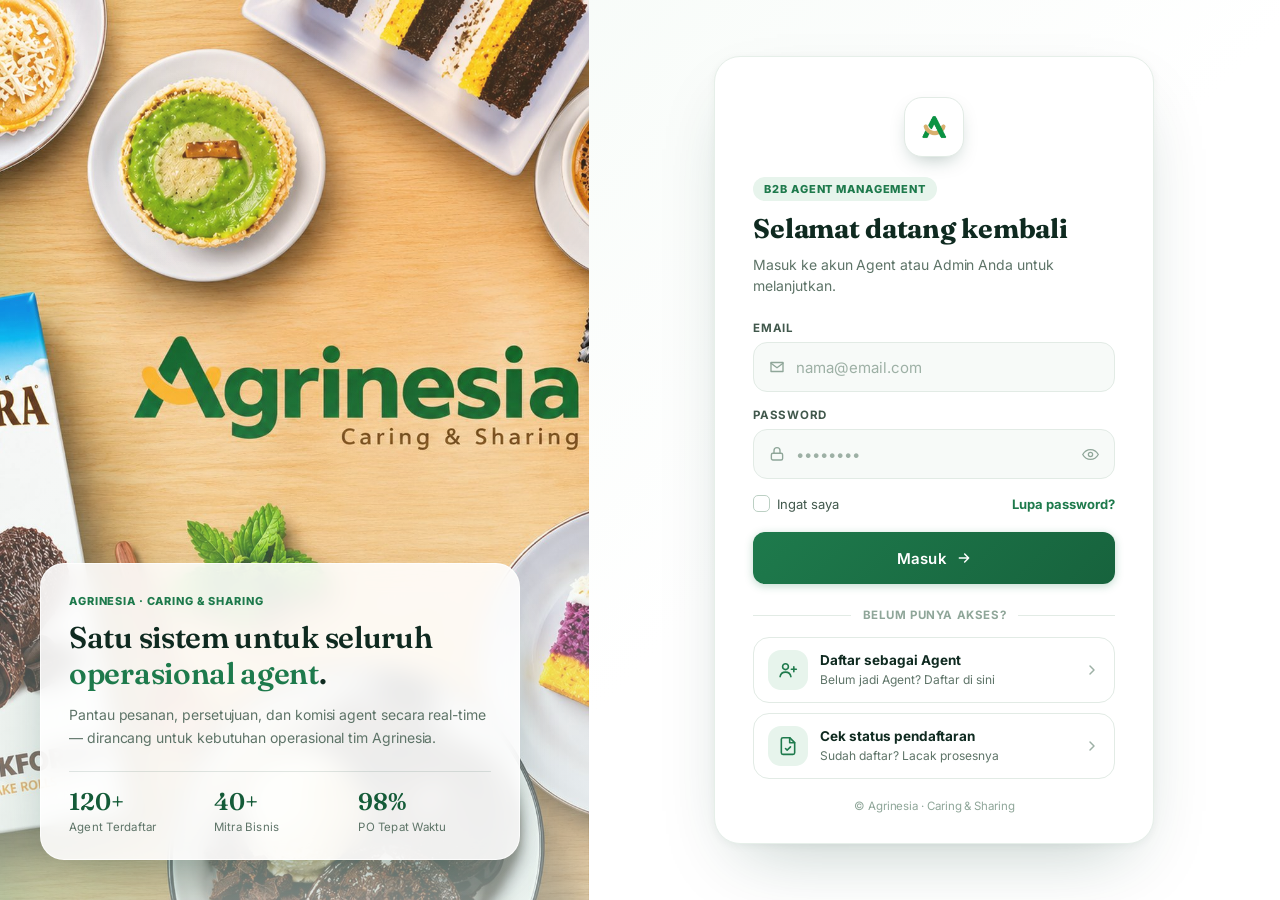
==== commit 0989d38c: "Update index.html" ====
--- a/index.html
+++ b/index.html
@@ -21,7 +21,7 @@
        Isi dengan URL Deployment "Web app" Apps Script (berakhiran /exec). -->
   <script>window.GAS_EXEC_URL = 'https://script.google.com/macros/s/AKfycbxRkiI9B1tSodXDnVRtnJkcqc5p-ztbiRlnMrvUMZPodGlNDrGGuFwlxMnskm2GI7vh/exec';</script>
   <!-- ===== PWA ===== -->
-  <link rel="manifest" href="manifest.json?v=1791450100">
+  <link rel="manifest" href="manifest.json?v=1791451500">
   <link rel="icon" type="image/png" href="icon-192.png">
   <link rel="apple-touch-icon" href="icon-192.png">
   <meta name="mobile-web-app-capable" content="yes">
@@ -188,7 +188,7 @@
   <!-- Stylesheet.html disuntik langsung oleh Apps Script templating di sini (bukan
        fetch manual lagi seperti versi GitHub Pages) — jadi CSS sudah terpasang
        sebelum body dirender, tidak perlu loader/FOUC-guard/cache-buster apa pun lagi. -->
-  <link rel="stylesheet" href="css/style.css?v=1791450100">
+  <link rel="stylesheet" href="css/style.css?v=1791451500">
 
 </head>
 <body>
@@ -815,6 +815,14 @@
           </button>
           <div class="user-menu-backdrop" id="userMenuBackdrop" onpointerdown="closeUserMenu()"></div>
           <div class="user-menu-dropdown" id="userMenuDropdown">
+          <div class="user-menu-profile" id="userMenuProfile">
+            <div class="avatar user-menu-profile-avatar" id="userMenuProfileAvatar">?</div>
+            <div class="user-menu-profile-meta">
+              <div class="user-menu-profile-name" id="userMenuProfileName">-</div>
+              <div class="user-menu-profile-email" id="userMenuProfileEmail"></div>
+              <div class="user-menu-profile-tags"><span class="user-menu-profile-role" id="userMenuProfileRole">-</span><span class="user-menu-profile-site" id="userMenuProfileSite" style="display:none;"></span></div>
+            </div>
+          </div>
             <button class="user-menu-item" onclick="handleUserMenuAction_(event, openChangePasswordModal)">
               <svg viewBox="0 0 24 24" fill="none" stroke="currentColor" stroke-width="1.8" stroke-linecap="round" stroke-linejoin="round" width="16" height="16"><rect x="3" y="11" width="18" height="10" rx="2"/><path d="M7 11V7a5 5 0 0 1 10 0v4"/></svg>
               <span>Ganti Password</span>
@@ -916,8 +924,8 @@
 
   <!-- JavaScript.html (SPA logic, ratusan fungsi) disuntik langsung di sini oleh
        Apps Script templating, apa adanya, tanpa fetch/loader manual. -->
-  <script src="api-bridge.js?v=1791450100"></script>
-  <script src="js/app.js?v=1791450100"></script>
+  <script src="api-bridge.js?v=1791451500"></script>
+  <script src="js/app.js?v=1791451500"></script>
   <style>
     /* Tombol install PWA — muncul HANYA kalau Chrome menyatakan app ini bisa di-install. */
     #agInstallPill{display:none;position:fixed;left:50%;transform:translateX(-50%);
@@ -950,7 +958,7 @@
     // Service Worker (PWA offline-shell + syarat install Android). Hanya di HTTPS/localhost.
     if('serviceWorker' in navigator && (location.protocol==='https:'||location.hostname==='localhost')){
       window.addEventListener('load',function(){
-        navigator.serviceWorker.register('sw.js?v=1791450100').then(function(r){ try{r.update();}catch(e){} }).catch(function(){});
+        navigator.serviceWorker.register('sw.js?v=1791451500').then(function(r){ try{r.update();}catch(e){} }).catch(function(){});
       });
     }
   </script>
--- a/css/style.css
+++ b/css/style.css
@@ -1,5 +1,4 @@
-<style>
-  @import url('https://fonts.googleapis.com/css2?family=Inter:wght@400;500;600;700&display=swap');
+@import url('https://fonts.googleapis.com/css2?family=Inter:wght@400;500;600;700&display=swap');
   @import url('https://fonts.googleapis.com/css2?family=Fraunces:opsz,wght@9..144,500;9..144,600;9..144,700&display=swap');
   @import url('https://fonts.googleapis.com/css2?family=JetBrains+Mono:wght@500;600;700&display=swap');
   /* =========================================================
@@ -6714,4 +6713,3 @@
   .modal-body{position:relative;z-index:0;}
   .modal-footer{position:sticky;bottom:0;z-index:30 !important;background:var(--ag-surface) !important;}
   .modal-header{position:sticky;top:0;z-index:30;}
-</style>
